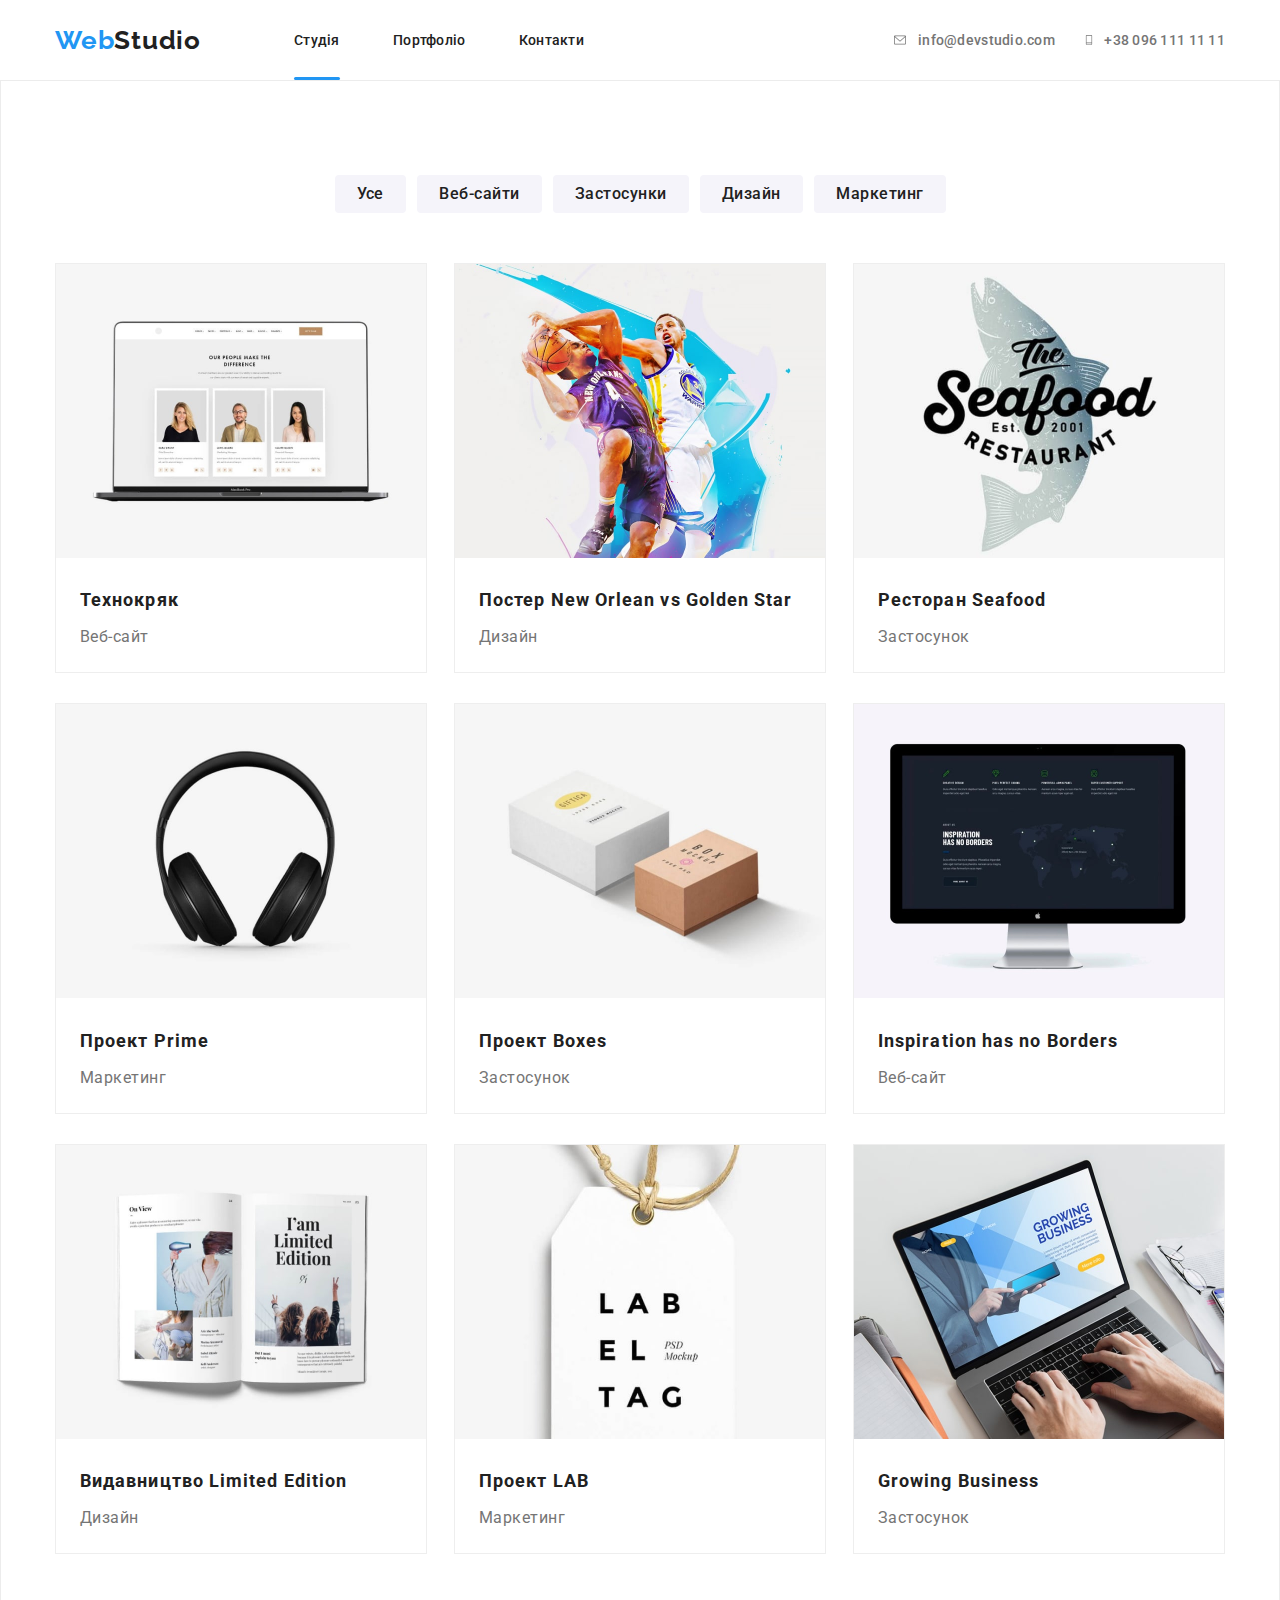
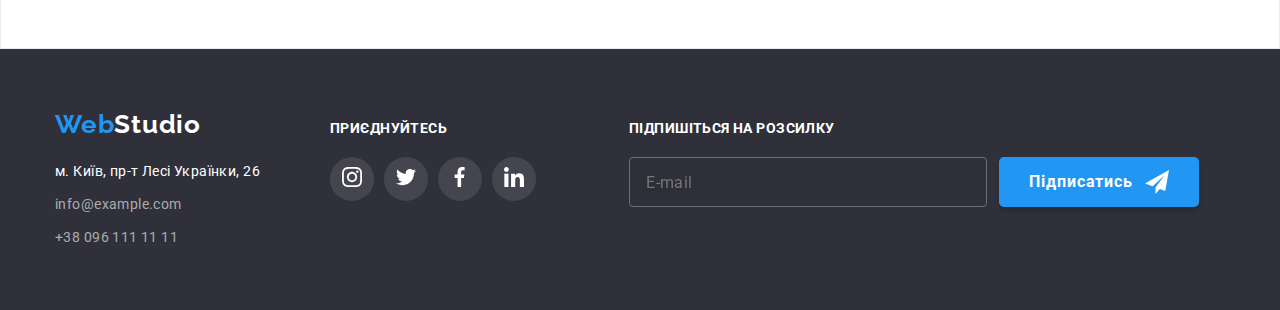
==== portfolio.html @ 6cf21756 "Add files via upload" ====
<!DOCTYPE html>
<html lang="en">

<head>
    <meta charset="UTF-8">
    <meta http-equiv="X-UA-Compatible" content="IE=edge">
    <meta name="viewport" content="width=device-width, initial-scale=1.0">
    <link rel="preconnect" href="https://fonts.googleapis.com">
    <link rel="preconnect" href="https://fonts.gstatic.com" crossorigin>
    <link
        href="https://fonts.googleapis.com/css2?family=Raleway:wght@700&family=Roboto:wght@400;500;700;900&display=swap"
        rel="stylesheet">
    <link rel="stylesheet" href="https://cdnjs.cloudflare.com/ajax/libs/modern-normalize/1.1.0/modern-normalize.min.css">
    <link rel="stylesheet" href="./styles/reset.css">
    <link rel="stylesheet" href="./styles/base.css">
    <link rel="stylesheet" href="./styles/portfolio.css">
    <title>Portfolio</title>
</head>

<body>

    <header class="header-section">
        <div class="header-container container">
            <a href="./index.html" class="header-logo">Web<span class="logo-black">Studio</span></a>
            <nav class="header-nav">
                <ul class="header-list">
                    <li class="header-item">
                        <a href="./index.html" class="header-link header-overlay">Студія</a>
                    </li>
                    <li class="header-item">
                        <a href="./portfolio.html" class="header-link">Портфоліо</a>
                    </li>
                    <li class="header-item">
                        <a href="#" class="header-link">Контакти</a>
                    </li>
                </ul>
            </nav>
            <ul class="header-contacts">
                <a href="mailto:info@devstudio.com" class="header-link header-contact">
                    <svg width="16" height="12" class="header-svg">
                        <use href="./img/symbol-defs.svg#icon-post">
                            
                        </use>
                    </svg>
                    info@devstudio.com
                </a>
                <a href="tel:+380961111111" class="header-link header-contact">
                    <svg width="10" height="16" class="header-svg">
                        <use href="./img/symbol-defs.svg#icon-phone">
                            
                        </use>
                    </svg>
                    +38 096 111 11 11
                </a>
            </ul>
        </div>
    </header>


    <main class="main-section">

        <section class="portfolio-section">
            <div class="container">
                <ul class='filter-list'>
                    <li class="filter-item">
                        <button type="button" class="filter-button">
                            Усе
                        </button>
                    </li>
                    <li class="filter-item">
                        <button type="button" class="filter-button">
                            Веб-сайти
                        </button>
                    </li>
                    <li class="filter-item">
                        <button type="button" class="filter-button">
                            Застосунки
                        </button>
                    </li>
                    <li class="filter-item">
                        <button type="button" class="filter-button">
                            Дизайн
                        </button>
                    </li>
                    <li class="filter-item">
                        <button type="button" class="filter-button">
                            Маркетинг
                        </button>
                    </li>
                </ul>
                <ul class='project-list'>
                    <li class="project-item">
                        <img src="./img/portfolio/ноутбук.jpg" alt="ноутбук" width="370" class="project-img">
                        <p class="project-overlay">
                            Технокрик це сучасний майданчик поширення коронавірусу. Компанії використовують цю платформу для цифрового шпигунства та атак на захищені сервери конкурентів.
                        </p>
                        <div class="project-text">
                            <h2 class="project-name">Технокряк</h2>
                            <p class="project-category">Веб-сайт</p>
                        </div>
                    </li>
                    <li class="project-item">
                        <img src="./img/portfolio/баскетболісти.jpg" alt="баскетболісти " width="370" class="project-img">
                        <p class="project-overlay">
                            Технокрик це сучасний майданчик поширення коронавірусу. Компанії використовують цю платформу для цифрового шпигунства та атак на захищені сервери конкурентів.
                        </p>
                        <div class="project-text">
                            <h2 class="project-name">Постер New Orlean vs Golden Star</h2>
                            <p class="project-category">Дизайн</p>
                        </div>
                    </li>
                    <li class="project-item">
                        <img src="./img/portfolio/назва-ресторану.jpg" alt="ресторан" width="370" class="project-img">
                        <p class="project-overlay">
                            Технокрик це сучасний майданчик поширення коронавірусу. Компанії використовують цю платформу для цифрового шпигунства та атак на захищені сервери конкурентів.
                        </p>
                        <div class="project-text">
                            <h2 class="project-name">Ресторан Seafood</h2>
                            <p class="project-category">Застосунок</p>
                        </div>
                    </li>
                    <li class="project-item">
                        <img src="./img/portfolio/навушники.jpg" alt="навушники" width="370" class="project-img">
                        <p class="project-overlay">
                            Технокрик це сучасний майданчик поширення коронавірусу. Компанії використовують цю платформу для цифрового шпигунства та атак на захищені сервери конкурентів.
                        </p>
                        <div class="project-text">
                            <h2 class="project-name">Проект Prime</h2>
                            <p class="project-category">Маркетинг</p>
                        </div>
                    </li>
                    <li class="project-item">
                        <img src="./img/portfolio/коробки.jpg" alt="коробки" width="370" class="project-img">
                        <p class="project-overlay">
                            Технокрик це сучасний майданчик поширення коронавірусу. Компанії використовують цю платформу для цифрового шпигунства та атак на захищені сервери конкурентів.
                        </p>
                        <div class="project-text">
                            <h2 class="project-name">Проект Boxes</h2>
                            <p class="project-category">Застосунок</p>
                        </div>
                    </li>
                    <li class="project-item">
                        <img src="./img/portfolio/комп'ютер.jpg" alt="комп'ютер" width="370" class="project-img">
                        <p class="project-overlay">
                            Технокрик це сучасний майданчик поширення коронавірусу. Компанії використовують цю платформу для цифрового шпигунства та атак на захищені сервери конкурентів.
                        </p>
                        <div class="project-text">
                            <h2 class="project-name">Inspiration has no Borders</h2>
                            <p class="project-category">Веб-сайт</p>
                        </div>
                    </li>
                    <li class="project-item">
                        <img src="./img/portfolio/книга.jpg" alt="книга" width="370" class="project-img">
                        <p class="project-overlay">
                            Технокрик це сучасний майданчик поширення коронавірусу. Компанії використовують цю платформу для цифрового шпигунства та атак на захищені сервери конкурентів.
                        </p>
                        <div class="project-text">
                            <h2 class="project-name">Видавництво Limited Edition</h2>
                            <p class="project-category">Дизайн</p>
                        </div>
                    </li>
                    <li class="project-item">
                        <img src="./img/portfolio/бірка.jpg" alt="бірка" width="370" class="project-img">
                        <p class="project-overlay">
                            Технокрик це сучасний майданчик поширення коронавірусу. Компанії використовують цю платформу для цифрового шпигунства та атак на захищені сервери конкурентів.
                        </p>
                        <div class="project-text">
                            <h2 class="project-name">Проект LAB</h2>
                            <p class="project-category">Маркетинг</p>
                        </div>
                    </li>
                    <li class="project-item">
                        <img src="./img/portfolio/ноутбук-2.jpg" alt="ноутбук-2" width="370" class="project-img">
                        <p class="project-overlay">
                            Технокрик це сучасний майданчик поширення коронавірусу. Компанії використовують цю платформу для цифрового шпигунства та атак на захищені сервери конкурентів.
                        </p>
                        <div class="project-text">
                            <h2 class="project-name">Growing Business</h2>
                            <p class="project-category">Застосунок</p>
                        </div>
                    </li>
                </ul>
            </div>
        </section>
    </main>

<footer class="footer-section">
        <div class="footer-container">
            <div class="footer-column1">
                <a href="./index.html" class="footer-logo">Web<span class="logo-white">Studio</span></a>
                <ul class="footer-list">
                    <li class="footer-item">
                        <address class="footer-adress">м. Київ, пр-т Лесі Українки, 26</address>
                    </li>
                    <li class="footer-item">
                        <a href="mailto:info@example.com" class="header-link header-contact footer-contact">info@example.com</a>
                    </li>
                    <li class="footer-item">
                        <a href="tel:+380961111111" class="header-link header-contact footer-contact">+38 096 111 11 11</a>
                    </li>
                </ul>
            </div>
            <div class="footer-column">
                <h2 class="footer-title">Приєднуйтесь</h2>
                <ul class="footer-socials">
                    <li class="footer-soc">
                        <a href="./" class="footer-link">
                            <svg width="20" height="20" class="footer-svg">
                                <use href="./img/symbol-defs.svg#icon-instagram">
                            </svg>
                        </a>
                    </li>
                    <li class="footer-soc">
                        <a href="./" class="footer-link">
                            <svg width="20" height="20" class="footer-svg">
                                <use href="./img/symbol-defs.svg#icon-twitter">
                            </svg>
                        </a>
                    </li>
                    <li class="footer-soc">
                        <a href="./" class="footer-link">
                            <svg width="20" height="20" class="footer-svg">
                                <use href="./img/symbol-defs.svg#icon-facebook">
                            </svg>
                        </a>
                    </li>
                    <li class="footer-soc">
                        <a href="./" class="footer-link">
                            <svg width="20" height="20" class="footer-svg">
                                <use href="./img/symbol-defs.svg#icon-linkedin">
                            </svg>
                        </a>
                    </li>
                </ul>
            </div>
            <div class="footer-column2">
                <h2 class="footer-title">ПІДПИШІТЬСЯ НА РОЗСИЛКУ</h2>
                <form class="footer-form">
                    <input type="email" class="footer-field" placeholder="E-mail" required>
                    <button class="footer-but">
                        Підписатись
                        <svg class="footer-send" width="24" height="24">
                            <use href="./img/symbol-defs.svg#icon-icon-send"></use>
                        </svg>
                    </button>
                </form>
            </div>
        </div>
    </footer>
</body>

</html>
---- styles/base.css ----
/* body */

body{
    font-family: 'Roboto';
}

/* header */


.header-section{
    height: 80px;
}
.header-container{
    display: flex;
    align-items: center;
    height: inherit;
}

.header-nav{
    height: inherit;
}

.header-list{
    display: flex;
    justify-content: space-between;
    width: 290px;
    margin-left: 93px;
    height: inherit;
}
.header-contacts{
    display: flex;
    justify-content: space-between;
    width: 333px;
    margin-left: auto;
}

.header-logo, .footer-logo{
    font-family: 'Raleway';
    font-weight: 700;
    font-size: 26px;
    line-height: 1.19;
    letter-spacing: 0.03em;
    color: #2196F3;
    text-decoration: none;
}

.header-link{
    font-weight: 500;
    font-size: 14px;
    line-height: 1.17;
    letter-spacing: 0.02em;
    color: #212121;
    text-decoration: none;
    align-items: center;
    display: flex;
    transition: cubic-bezier(.77,.22,.1,.96) 0.2s;
    position: relative;
    height: 100%;
}

.header-link:hover{
    color: #2196F3;
}

.header-link:hover{
    color: #2196F3;
}

.header-overlay::after{
    content: '';
    display: block;
    width: 100%;
    height: 3px;
    position: absolute;
    top: 96%;
    background-color: #2196F3;
    border-radius: 5px;
}

.header-link:hover>svg{
    fill: #2196F3;
}

.header-svg{
    fill: #757575;
    margin-right: 10px;
}

.logo-black{
    color: #212121;
}
.logo-white{
    color: #FFFFFF;
}
.header-contact{
    color: #757575;
}

/* footer */

.footer-section{
    padding: 60px 0;
    background-color: #2F303A;
}

.footer-container{
    width: 1200px;
    padding: 0 15px;
    margin: 0 auto;
    display: flex;
}

.footer-list{
    margin-top: 20px;
}
.footer-item{
    margin-top: 9px;
}
.footer-item:first-child{
    margin-top: 0px;
}
.footer-adress{
    font-weight: 400;
    font-size: 14px;
    line-height: 1.71;    
    font-style: normal;
    letter-spacing: 0.03em;
    color: #FFFFFF;
}
.footer-contact{
    font-weight: 400;
    line-height: 1.71;
    letter-spacing: 0.03em;
    color: rgba(255, 255, 255, 0.6);
}

.footer-column{
    margin-left: 70px;
    padding-top: 12px;
}
.footer-title{
    font-family: 'Roboto';
    font-weight: 700;
    font-size: 14px;
    line-height: 1.14;
    letter-spacing: 0.03em;
    text-transform: uppercase;
    color: #FFFFFF;
}
.footer-socials{
    margin-top: 20px;
    display: flex;
    width: 206px;
    justify-content: space-between;
}
.footer-soc{
    width: 44px;
    border-radius: 50%;
    height: 44px;
    display: flex;
    justify-content: center;
    align-items: center;
    background: rgba(255, 255, 255, 0.1);
    transition: cubic-bezier(.77,.22,.1,.96) 0.2s;
}
.footer-svg{
    fill: #FFF;
    transition: cubic-bezier(.77,.22,.1,.96) 0.2s;
}
.footer-soc:hover{
    background: #2196F3;
}



.footer-svg{
    fill: #FFF;
    transition: 0.2s;
}
.footer-soc:hover{
    border-radius: 50%;
    background: #2196F3;
    transition: 0.2s;
}

.footer-column2{
    margin-left: 93px;
    padding-top: 12px;
}
.footer-form{
    display: flex;
    justify-content: space-between;
    width: 570px;
    margin-top: 20px;
}
.footer-but{
    display: flex;
    align-items: center;
    justify-content: center;
    width: 200px;
    height: 50px;
    background: #2196F3;
    box-shadow: 0px 4px 4px rgba(0, 0, 0, 0.15);
    border-radius: 5px;
    border: 0;
    font-family: 'Roboto';
    font-weight: 700;
    font-size: 16px;
    line-height: 1.88;
    display: flex;
    align-items: center;
    text-align: center;
    letter-spacing: 0.06em;
    color: #FFFFFF;
}
.footer-field{
    width: 358px;
    height: 50px;
    border: 1px solid rgba(255, 255, 255, 0.3);
    filter: drop-shadow(0px 4px 4px rgba(0, 0, 0, 0.15));
    border-radius: 4px;
    background-color: transparent;
    font-family: 'Roboto';
    font-weight: 400;
    font-size: 16px;
    line-height: 1.25;
    padding: 15px 16px;
    letter-spacing: 0.03em;
    color: rgba(255, 255, 255, 0.6);
    transition: ease 0.2s;
}
.footer-field:hover{
    border-color: #2196F3;
}
.footer-send{
    fill: #fff;
    margin-left: 12px;
}

.container{
    width: 1200px;
    padding: 0 15px;
    margin: 0 auto;
}
---- styles/portfolio.css ----
.portfolio-section{
    border: 1px solid #ECECEC;
    padding: 94px 0;
}
.filter-list{
    display: flex;
    justify-content: space-between;
    margin: 0 auto;
    width: 611px;
}
.filter-button{
    font-weight: 500;
    font-size: 16px;
    line-height: 1.61;
    text-align: center;
    letter-spacing: 0.03em;
    color: #212121;
    background: #F5F4FA;
    border: 0;
    border-radius: 4px;
    transition: 0.2s;
    padding: 6px 22px;
}
.filter-button:hover{
    color: #fff;
    background: #2196F3;
    box-shadow: 0px 3px 1px rgba(0, 0, 0, 0.1), 0px 1px 2px rgba(0, 0, 0, 0.08), 0px 2px 2px rgba(0, 0, 0, 0.12);
    transition: 0.2s;
}

.project-list{
    display: flex;
    flex-wrap: wrap;
    justify-content: space-between;
    margin-top: 50px;
    align-items: center;
}
.project-item{
    border: 1px solid #EEEEEE;
    padding-bottom: 20px;
    margin-top: 0;
    position: relative;
}
.project-item:nth-child(n+4){
    margin-top: 30px;
}
.project-text{
    margin-top: 20px;
    padding: 0 24px;
}
.project-name{
    font-weight: 700;
    font-size: 18px;
    line-height: 2;
    letter-spacing: 0.06em;
    color: #212121;
}
.project-category{
    font-weight: 400;
    font-size: 16px;
    line-height: 1.88;
    letter-spacing: 0.03em;
    color: #757575;
    margin-top: 4px;
}

.project-overlay{
    position: absolute;
    background: rgba(33, 150, 243, 0.9);
    width: 370px;
    height: 294px;
    font-family: 'Roboto';
    font-weight: 400;
    font-size: 18px;
    line-height: 1.56;
    letter-spacing: 0.03em;
    color: #FFFFFF;
    top: 0;
    padding: 63px 24px;
    opacity: 0;
    transition: cubic-bezier(.11,.2,.55,1.27) 0.2s;
}

.project-item:hover>.project-overlay{
    opacity: 1;
}

.project-item:hover{
    box-shadow: 0px 1px 1px rgba(0, 0, 0, 0.12), 0px 4px 4px rgba(0, 0, 0, 0.06), 1px 4px 6px rgba(0, 0, 0, 0.16);
}
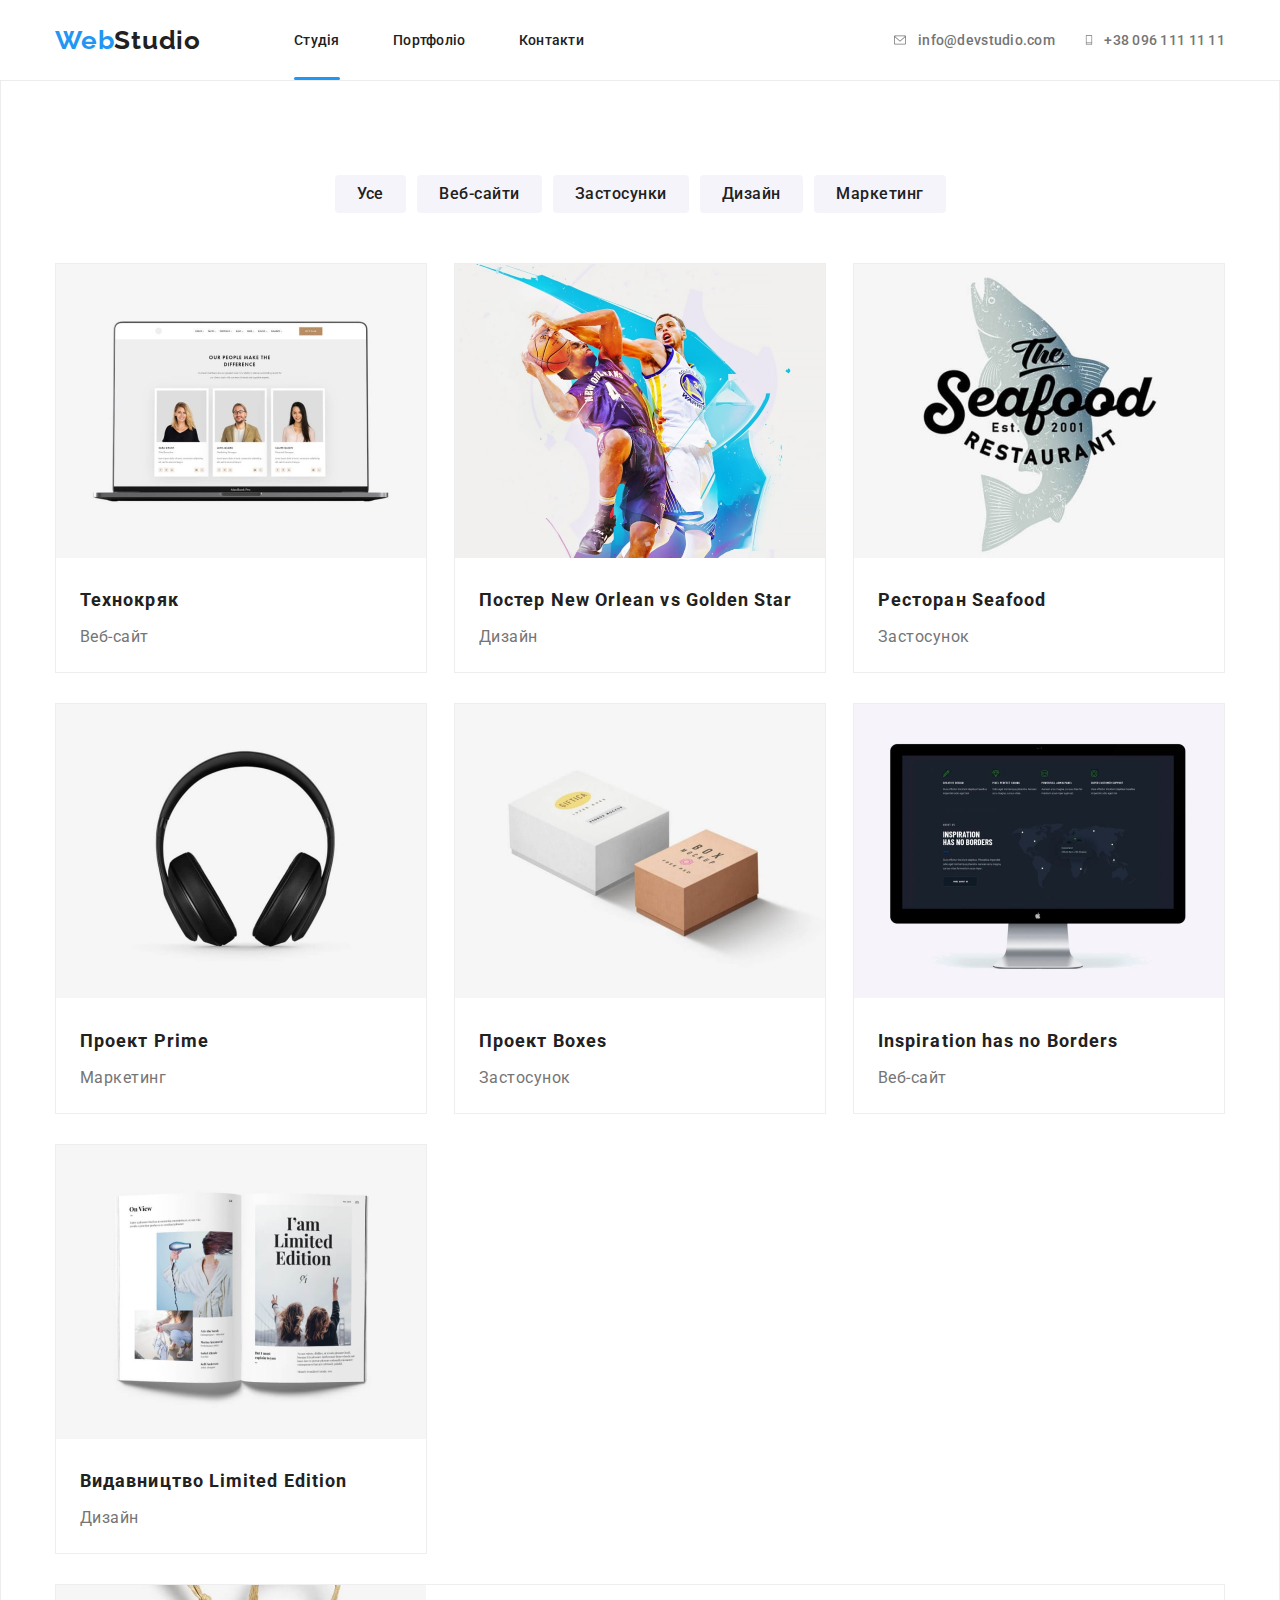
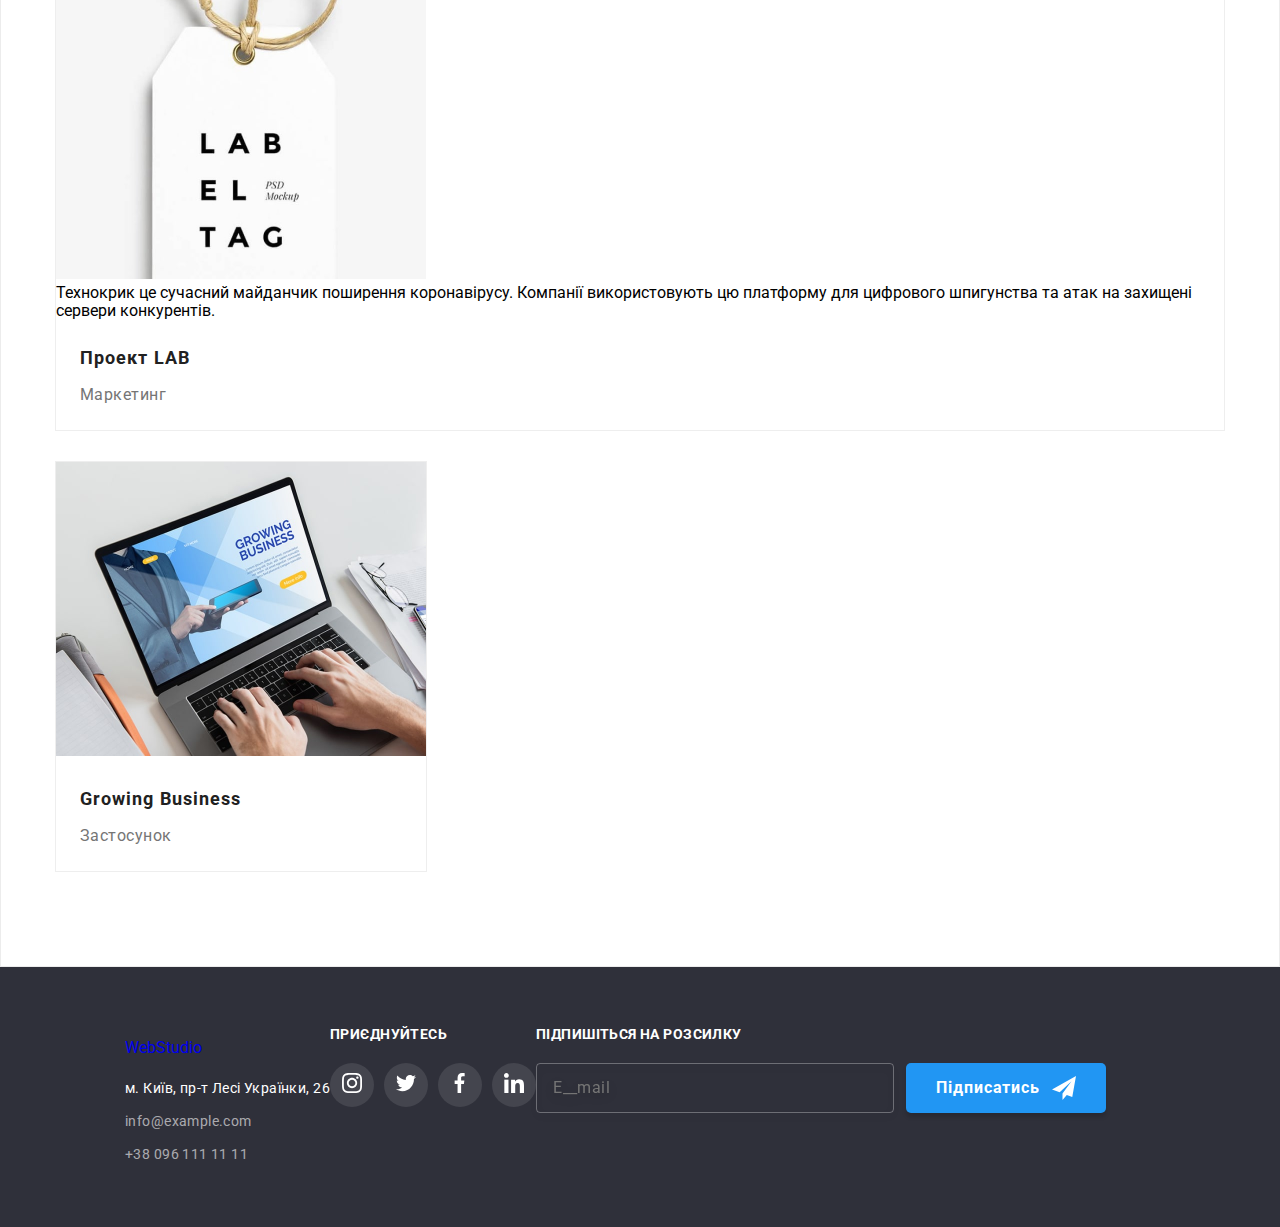
==== commit e4519199: "Add files via upload" ====
--- a/portfolio.html
+++ b/portfolio.html
@@ -19,33 +19,33 @@
 
 <body>
 
-    <header class="header-section">
-        <div class="header-container container">
-            <a href="./index.html" class="header-logo">Web<span class="logo-black">Studio</span></a>
-            <nav class="header-nav">
-                <ul class="header-list">
-                    <li class="header-item">
-                        <a href="./index.html" class="header-link header-overlay">Студія</a>
-                    </li>
-                    <li class="header-item">
-                        <a href="./portfolio.html" class="header-link">Портфоліо</a>
-                    </li>
-                    <li class="header-item">
-                        <a href="#" class="header-link">Контакти</a>
+    <header class="header">
+        <div class="header__header-container container">
+            <a href="./index.html" class="header__logo">Web<span class="header__logo-black">Studio</span></a>
+            <nav class="header__nav">
+                <ul class="header__list">
+                    <li class="header__item">
+                        <a href="./index.html" class="header__link header__overlay">Студія</a>
+                    </li>
+                    <li class="header__item">
+                        <a href="./portfolio.html" class="header__link">Портфоліо</a>
+                    </li>
+                    <li class="header__item">
+                        <a href="#" class="header__link">Контакти</a>
                     </li>
                 </ul>
             </nav>
-            <ul class="header-contacts">
-                <a href="mailto:info@devstudio.com" class="header-link header-contact">
-                    <svg width="16" height="12" class="header-svg">
+            <ul class="contacts">
+                <a href="mailto:info@devstudio.com" class="contacts__link contacts__contact">
+                    <svg width="16" height="12" class="contacts__svg">
                         <use href="./img/symbol-defs.svg#icon-post">
                             
                         </use>
                     </svg>
                     info@devstudio.com
                 </a>
-                <a href="tel:+380961111111" class="header-link header-contact">
-                    <svg width="10" height="16" class="header-svg">
+                <a href="tel:+380961111111" class="contacts__link contacts__contact">
+                    <svg width="10" height="16" class="contacts__svg">
                         <use href="./img/symbol-defs.svg#icon-phone">
                             
                         </use>
@@ -57,126 +57,135 @@
     </header>
 
 
-    <main class="main-section">
-
-        <section class="portfolio-section">
+    <main class="main">
+
+        <section class="portfolio">
             <div class="container">
-                <ul class='filter-list'>
-                    <li class="filter-item">
-                        <button type="button" class="filter-button">
+                <ul class='portfolio__filter-list'>
+                    <li class="portfolio__filter-item">
+                        <button type="button" class="portfolio__filter-button">
                             Усе
                         </button>
                     </li>
-                    <li class="filter-item">
-                        <button type="button" class="filter-button">
+                    <li class="portfolio__filter-item">
+                        <button type="button" class="portfolio__filter-button">
                             Веб-сайти
                         </button>
                     </li>
-                    <li class="filter-item">
-                        <button type="button" class="filter-button">
+                    <li class="portfolio__filter-item">
+                        <button type="button" class="portfolio__filter-button">
                             Застосунки
                         </button>
                     </li>
-                    <li class="filter-item">
-                        <button type="button" class="filter-button">
+                    <li class="portfolio__filter-item">
+                        <button type="button" class="portfolio__filter-button">
                             Дизайн
                         </button>
                     </li>
-                    <li class="filter-item">
-                        <button type="button" class="filter-button">
+                    <li class="portfolio__filter-item">
+                        <button type="button" class="portfolio__filter-button">
                             Маркетинг
                         </button>
                     </li>
                 </ul>
-                <ul class='project-list'>
-                    <li class="project-item">
-                        <img src="./img/portfolio/ноутбук.jpg" alt="ноутбук" width="370" class="project-img">
+                <ul class="project">
+                    <li class="project__item">
+                        <img src="./img/portfolio/ноутбук.jpg" alt="ноутбук" 
+                        width="370" class="project__img">
+                        <p class="project__overlay">
+                            Технокрик це сучасний майданчик поширення коронавірусу. Компанії використовують цю платформу для цифрового шпигунства та атак на захищені сервери конкурентів.
+                        </p>
+                        <div class="project__text">
+                            <h2 class="project__name">Технокряк</h2>
+                            <p class="project__category">Веб-сайт</p>
+                        </div>
+                    </li>
+                    <li class="project__item">
+                        <img src="./img/portfolio/баскетболісти.jpg" alt="баскетболісти "
+                         width="370" class="project__img">
+                        <p class="project__overlay">
+                            Технокрик це сучасний майданчик поширення коронавірусу. Компанії використовують цю платформу для цифрового шпигунства та атак на захищені сервери конкурентів.
+                        </p>
+                        <div class="project__text">
+                            <h2 class="project__name">Постер New Orlean vs Golden Star</h2>
+                            <p class="project__category">Дизайн</p>
+                        </div>
+                    </li>
+                    <li class="project__item">
+                        <img src="./img/portfolio/назва-ресторану.jpg" alt="ресторан"
+                         width="370" class="project__img">
+                        <p class="project__overlay">
+                            Технокрик це сучасний майданчик поширення коронавірусу. Компанії використовують цю платформу для цифрового шпигунства та атак на захищені сервери конкурентів.
+                        </p>
+                        <div class="project__text">
+                            <h2 class="project__name">Ресторан Seafood</h2>
+                            <p class="project__category">Застосунок</p>
+                        </div>
+                    </li>
+                    <li class="project__item">
+                        <img src="./img/portfolio/навушники.jpg" alt="навушники"
+                         width="370" class="project__img">
+                        <p class="project__overlay">
+                            Технокрик це сучасний майданчик поширення коронавірусу. Компанії використовують цю платформу для цифрового шпигунства та атак на захищені сервери конкурентів.
+                        </p>
+                        <div class="project__text">
+                            <h2 class="project__name">Проект Prime</h2>
+                            <p class="project__category">Маркетинг</p>
+                        </div>
+                    </li>
+                    <li class="project__item">
+                        <img src="./img/portfolio/коробки.jpg" alt="коробки" 
+                        width="370" class="project__img">
+                        <p class="project__overlay">
+                            Технокрик це сучасний майданчик поширення коронавірусу. Компанії використовують цю платформу для цифрового шпигунства та атак на захищені сервери конкурентів.
+                        </p>
+                        <div class="project__text">
+                            <h2 class="project__name">Проект Boxes</h2>
+                            <p class="project__category">Застосунок</p>
+                        </div>
+                    </li>
+                    <li class="project__item">
+                        <img src="./img/portfolio/комп'ютер.jpg" alt="комп'ютер" 
+                        width="370" class="project__img">
+                        <p class="project__overlay">
+                            Технокрик це сучасний майданчик поширення коронавірусу. Компанії використовують цю платформу для цифрового шпигунства та атак на захищені сервери конкурентів.
+                        </p>
+                        <div class="project__text">
+                            <h2 class="project__name">Inspiration has no Borders</h2>
+                            <p class="project__category">Веб-сайт</p>
+                        </div>
+                    </li>
+                    <li class="project__item">
+                        <img src="./img/portfolio/книга.jpg" alt="книга"
+                         width="370" class="project-_img">
+                        <p class="project__overlay">
+                            Технокрик це сучасний майданчик поширення коронавірусу. Компанії використовують цю платформу для цифрового шпигунства та атак на захищені сервери конкурентів.
+                        </p>
+                        <div class="project__text">
+                            <h2 class="project__name">Видавництво Limited Edition</h2>
+                            <p class="project__category">Дизайн</p>
+                        </div>
+                    </li>
+                    <li class="project__item">
+                        <img src="./img/portfolio/бірка.jpg" alt="бірка"
+                         width="370" class="project__img">
                         <p class="project-overlay">
                             Технокрик це сучасний майданчик поширення коронавірусу. Компанії використовують цю платформу для цифрового шпигунства та атак на захищені сервери конкурентів.
                         </p>
-                        <div class="project-text">
-                            <h2 class="project-name">Технокряк</h2>
-                            <p class="project-category">Веб-сайт</p>
-                        </div>
-                    </li>
-                    <li class="project-item">
-                        <img src="./img/portfolio/баскетболісти.jpg" alt="баскетболісти " width="370" class="project-img">
-                        <p class="project-overlay">
-                            Технокрик це сучасний майданчик поширення коронавірусу. Компанії використовують цю платформу для цифрового шпигунства та атак на захищені сервери конкурентів.
-                        </p>
-                        <div class="project-text">
-                            <h2 class="project-name">Постер New Orlean vs Golden Star</h2>
-                            <p class="project-category">Дизайн</p>
-                        </div>
-                    </li>
-                    <li class="project-item">
-                        <img src="./img/portfolio/назва-ресторану.jpg" alt="ресторан" width="370" class="project-img">
-                        <p class="project-overlay">
-                            Технокрик це сучасний майданчик поширення коронавірусу. Компанії використовують цю платформу для цифрового шпигунства та атак на захищені сервери конкурентів.
-                        </p>
-                        <div class="project-text">
-                            <h2 class="project-name">Ресторан Seafood</h2>
-                            <p class="project-category">Застосунок</p>
-                        </div>
-                    </li>
-                    <li class="project-item">
-                        <img src="./img/portfolio/навушники.jpg" alt="навушники" width="370" class="project-img">
-                        <p class="project-overlay">
-                            Технокрик це сучасний майданчик поширення коронавірусу. Компанії використовують цю платформу для цифрового шпигунства та атак на захищені сервери конкурентів.
-                        </p>
-                        <div class="project-text">
-                            <h2 class="project-name">Проект Prime</h2>
-                            <p class="project-category">Маркетинг</p>
-                        </div>
-                    </li>
-                    <li class="project-item">
-                        <img src="./img/portfolio/коробки.jpg" alt="коробки" width="370" class="project-img">
-                        <p class="project-overlay">
-                            Технокрик це сучасний майданчик поширення коронавірусу. Компанії використовують цю платформу для цифрового шпигунства та атак на захищені сервери конкурентів.
-                        </p>
-                        <div class="project-text">
-                            <h2 class="project-name">Проект Boxes</h2>
-                            <p class="project-category">Застосунок</p>
-                        </div>
-                    </li>
-                    <li class="project-item">
-                        <img src="./img/portfolio/комп'ютер.jpg" alt="комп'ютер" width="370" class="project-img">
-                        <p class="project-overlay">
-                            Технокрик це сучасний майданчик поширення коронавірусу. Компанії використовують цю платформу для цифрового шпигунства та атак на захищені сервери конкурентів.
-                        </p>
-                        <div class="project-text">
-                            <h2 class="project-name">Inspiration has no Borders</h2>
-                            <p class="project-category">Веб-сайт</p>
-                        </div>
-                    </li>
-                    <li class="project-item">
-                        <img src="./img/portfolio/книга.jpg" alt="книга" width="370" class="project-img">
-                        <p class="project-overlay">
-                            Технокрик це сучасний майданчик поширення коронавірусу. Компанії використовують цю платформу для цифрового шпигунства та атак на захищені сервери конкурентів.
-                        </p>
-                        <div class="project-text">
-                            <h2 class="project-name">Видавництво Limited Edition</h2>
-                            <p class="project-category">Дизайн</p>
-                        </div>
-                    </li>
-                    <li class="project-item">
-                        <img src="./img/portfolio/бірка.jpg" alt="бірка" width="370" class="project-img">
-                        <p class="project-overlay">
-                            Технокрик це сучасний майданчик поширення коронавірусу. Компанії використовують цю платформу для цифрового шпигунства та атак на захищені сервери конкурентів.
-                        </p>
-                        <div class="project-text">
-                            <h2 class="project-name">Проект LAB</h2>
-                            <p class="project-category">Маркетинг</p>
-                        </div>
-                    </li>
-                    <li class="project-item">
-                        <img src="./img/portfolio/ноутбук-2.jpg" alt="ноутбук-2" width="370" class="project-img">
-                        <p class="project-overlay">
-                            Технокрик це сучасний майданчик поширення коронавірусу. Компанії використовують цю платформу для цифрового шпигунства та атак на захищені сервери конкурентів.
-                        </p>
-                        <div class="project-text">
-                            <h2 class="project-name">Growing Business</h2>
-                            <p class="project-category">Застосунок</p>
+                        <div class="project__text">
+                            <h2 class="project__name">Проект LAB</h2>
+                            <p class="project__category">Маркетинг</p>
+                        </div>
+                    </li>
+                    <li class="project__item">
+                        <img src="./img/portfolio/ноутбук-2.jpg" alt="ноутбук-2"
+                         width="370" class="project__img">
+                        <p class="project__overlay">
+                            Технокрик це сучасний майданчик поширення коронавірусу. Компанії використовують цю платформу для цифрового шпигунства та атак на захищені сервери конкурентів.
+                        </p>
+                        <div class="project__text">
+                            <h2 class="project__name">Growing Business</h2>
+                            <p class="project__category">Застосунок</p>
                         </div>
                     </li>
                 </ul>
@@ -184,62 +193,62 @@
         </section>
     </main>
 
-<footer class="footer-section">
-        <div class="footer-container">
-            <div class="footer-column1">
-                <a href="./index.html" class="footer-logo">Web<span class="logo-white">Studio</span></a>
-                <ul class="footer-list">
-                    <li class="footer-item">
-                        <address class="footer-adress">м. Київ, пр-т Лесі Українки, 26</address>
-                    </li>
-                    <li class="footer-item">
-                        <a href="mailto:info@example.com" class="header-link header-contact footer-contact">info@example.com</a>
-                    </li>
-                    <li class="footer-item">
-                        <a href="tel:+380961111111" class="header-link header-contact footer-contact">+38 096 111 11 11</a>
-                    </li>
-                </ul>
-            </div>
-            <div class="footer-column">
-                <h2 class="footer-title">Приєднуйтесь</h2>
-                <ul class="footer-socials">
-                    <li class="footer-soc">
-                        <a href="./" class="footer-link">
-                            <svg width="20" height="20" class="footer-svg">
+<footer class="footer">
+        <div class="footer__container">
+            <div class="footer__column1">
+                <a href="./index.html" class="footer__logo">Web<span class="logo__white">Studio</span></a>
+                <ul class="footer__list">
+                    <li class="footer__item">
+                        <address class="footer__adress">м. Київ, пр-т Лесі Українки, 26</address>
+                    </li>
+                    <li class="footer__item">
+                        <a href="mailto:info@example.com" class="header__link header__contact footer__contact">info@example.com</a>
+                    </li>
+                    <li class="footer__item">
+                        <a href="tel:+380961111111" class="header__link header__contact footer__contact">+38 096 111 11 11</a>
+                    </li>
+                </ul>
+            </div>
+            <div class="footer__column">
+                <h2 class="footer__title">Приєднуйтесь</h2>
+                <ul class="footer__socials">
+                    <li class="footer__soc">
+                        <a href="./" class="footer__link">
+                            <svg width="20" height="20" class="footer__svg">
                                 <use href="./img/symbol-defs.svg#icon-instagram">
                             </svg>
                         </a>
                     </li>
-                    <li class="footer-soc">
-                        <a href="./" class="footer-link">
-                            <svg width="20" height="20" class="footer-svg">
+                    <li class="footer__soc">
+                        <a href="./" class="footer__link">
+                            <svg width="20" height="20" class="footer__svg">
                                 <use href="./img/symbol-defs.svg#icon-twitter">
                             </svg>
                         </a>
                     </li>
-                    <li class="footer-soc">
-                        <a href="./" class="footer-link">
-                            <svg width="20" height="20" class="footer-svg">
+                    <li class="footer__soc">
+                        <a href="./" class="footer__link">
+                            <svg width="20" height="20" class="footer__svg">
                                 <use href="./img/symbol-defs.svg#icon-facebook">
                             </svg>
                         </a>
                     </li>
-                    <li class="footer-soc">
-                        <a href="./" class="footer-link">
-                            <svg width="20" height="20" class="footer-svg">
+                    <li class="footer__soc">
+                        <a href="./" class="footer__link">
+                            <svg width="20" height="20" class="footer__svg">
                                 <use href="./img/symbol-defs.svg#icon-linkedin">
                             </svg>
                         </a>
                     </li>
                 </ul>
             </div>
-            <div class="footer-column2">
-                <h2 class="footer-title">ПІДПИШІТЬСЯ НА РОЗСИЛКУ</h2>
-                <form class="footer-form">
-                    <input type="email" class="footer-field" placeholder="E-mail" required>
-                    <button class="footer-but">
+            <div class="footer__column2">
+                <h2 class="footer__title">ПІДПИШІТЬСЯ НА РОЗСИЛКУ</h2>
+                <form class="footer__form">
+                    <input type="email" class="footer__field" placeholder="E__mail" required>
+                    <button class="footer__but">
                         Підписатись
-                        <svg class="footer-send" width="24" height="24">
+                        <svg class="footer__send" width="24" height="24">
                             <use href="./img/symbol-defs.svg#icon-icon-send"></use>
                         </svg>
                     </button>
--- a/styles/base.css
+++ b/styles/base.css
@@ -7,34 +7,34 @@
 /* header */
 
 
-.header-section{
+.header{
     height: 80px;
 }
-.header-container{
+.header__header-container{
     display: flex;
     align-items: center;
     height: inherit;
 }
 
-.header-nav{
+.header__nav{
     height: inherit;
 }
 
-.header-list{
+.header__list{
     display: flex;
     justify-content: space-between;
     width: 290px;
     margin-left: 93px;
     height: inherit;
 }
-.header-contacts{
+.contacts{
     display: flex;
     justify-content: space-between;
     width: 333px;
     margin-left: auto;
 }
 
-.header-logo, .footer-logo{
+.header__logo, .footer-logo{
     font-family: 'Raleway';
     font-weight: 700;
     font-size: 26px;
@@ -44,7 +44,7 @@
     text-decoration: none;
 }
 
-.header-link{
+.header__link{
     font-weight: 500;
     font-size: 14px;
     line-height: 1.17;
@@ -58,15 +58,31 @@
     height: 100%;
 }
 
-.header-link:hover{
+.contacts__link{
+    font-weight: 500;
+    font-size: 14px;
+    line-height: 1.17;
+    letter-spacing: 0.02em;
+    color: #757575;
+    text-decoration: none;
+    align-items: center;
+    display: flex;
+    transition: cubic-bezier(.77,.22,.1,.96) 0.2s;
+    position: relative;
+    height: 100%;
+}
+
+
+.header__link:hover{
     color: #2196F3;
 }
 
-.header-link:hover{
+
+.contacts__link:hover{
     color: #2196F3;
 }
 
-.header-overlay::after{
+.header__overlay::after{
     content: '';
     display: block;
     width: 100%;
@@ -77,49 +93,47 @@
     border-radius: 5px;
 }
 
-.header-link:hover>svg{
+.header__link:hover>svg{
     fill: #2196F3;
 }
 
-.header-svg{
+.contacts__svg{
     fill: #757575;
     margin-right: 10px;
 }
 
-.logo-black{
+.header__logo-black{
     color: #212121;
 }
-.logo-white{
-    color: #FFFFFF;
-}
-.header-contact{
+
+.contacts-contact{
     color: #757575;
 }
 
 /* footer */
 
-.footer-section{
+.footer{
     padding: 60px 0;
     background-color: #2F303A;
 }
 
-.footer-container{
+.footer__container{
     width: 1200px;
     padding: 0 15px;
     margin: 0 auto;
     display: flex;
 }
 
-.footer-list{
+.footer__list{
     margin-top: 20px;
 }
-.footer-item{
+.footer__item{
     margin-top: 9px;
 }
-.footer-item:first-child{
+.footer__item:first-child{
     margin-top: 0px;
 }
-.footer-adress{
+.footer__adress{
     font-weight: 400;
     font-size: 14px;
     line-height: 1.71;    
@@ -127,18 +141,18 @@
     letter-spacing: 0.03em;
     color: #FFFFFF;
 }
-.footer-contact{
+.footer__contact{
     font-weight: 400;
     line-height: 1.71;
     letter-spacing: 0.03em;
     color: rgba(255, 255, 255, 0.6);
 }
 
-.footer-column{
+.footer__column1{
     margin-left: 70px;
     padding-top: 12px;
 }
-.footer-title{
+.footer__title{
     font-family: 'Roboto';
     font-weight: 700;
     font-size: 14px;
@@ -147,13 +161,13 @@
     text-transform: uppercase;
     color: #FFFFFF;
 }
-.footer-socials{
+.footer__socials{
     margin-top: 20px;
     display: flex;
     width: 206px;
     justify-content: space-between;
 }
-.footer-soc{
+.footer__soc{
     width: 44px;
     border-radius: 50%;
     height: 44px;
@@ -163,11 +177,11 @@
     background: rgba(255, 255, 255, 0.1);
     transition: cubic-bezier(.77,.22,.1,.96) 0.2s;
 }
-.footer-svg{
+.footer__svg{
     fill: #FFF;
     transition: cubic-bezier(.77,.22,.1,.96) 0.2s;
 }
-.footer-soc:hover{
+.footer__soc:hover{
     background: #2196F3;
 }
 
@@ -187,13 +201,13 @@
     margin-left: 93px;
     padding-top: 12px;
 }
-.footer-form{
+.footer__form{
     display: flex;
     justify-content: space-between;
     width: 570px;
     margin-top: 20px;
 }
-.footer-but{
+.footer__but{
     display: flex;
     align-items: center;
     justify-content: center;
@@ -213,7 +227,7 @@
     letter-spacing: 0.06em;
     color: #FFFFFF;
 }
-.footer-field{
+.footer__field{
     width: 358px;
     height: 50px;
     border: 1px solid rgba(255, 255, 255, 0.3);
@@ -229,10 +243,10 @@
     color: rgba(255, 255, 255, 0.6);
     transition: ease 0.2s;
 }
-.footer-field:hover{
+.footer__field:hover{
     border-color: #2196F3;
 }
-.footer-send{
+.footer__send{
     fill: #fff;
     margin-left: 12px;
 }
--- a/styles/portfolio.css
+++ b/styles/portfolio.css
@@ -1,15 +1,15 @@
 
-.portfolio-section{
+.portfolio{
     border: 1px solid #ECECEC;
     padding: 94px 0;
 }
-.filter-list{
+.portfolio__filter-list{
     display: flex;
     justify-content: space-between;
     margin: 0 auto;
     width: 611px;
 }
-.filter-button{
+.portfolio__filter-button{
     font-weight: 500;
     font-size: 16px;
     line-height: 1.61;
@@ -22,41 +22,41 @@
     transition: 0.2s;
     padding: 6px 22px;
 }
-.filter-button:hover{
+.portfolio__filter-button:hover{
     color: #fff;
     background: #2196F3;
     box-shadow: 0px 3px 1px rgba(0, 0, 0, 0.1), 0px 1px 2px rgba(0, 0, 0, 0.08), 0px 2px 2px rgba(0, 0, 0, 0.12);
     transition: 0.2s;
 }
 
-.project-list{
+.project{
     display: flex;
     flex-wrap: wrap;
     justify-content: space-between;
     margin-top: 50px;
     align-items: center;
 }
-.project-item{
+.project__item{
     border: 1px solid #EEEEEE;
     padding-bottom: 20px;
     margin-top: 0;
     position: relative;
 }
-.project-item:nth-child(n+4){
+.project__item:nth-child(n+4){
     margin-top: 30px;
 }
-.project-text{
+.project__text{
     margin-top: 20px;
     padding: 0 24px;
 }
-.project-name{
+.project__name{
     font-weight: 700;
     font-size: 18px;
     line-height: 2;
     letter-spacing: 0.06em;
     color: #212121;
 }
-.project-category{
+.project__category{
     font-weight: 400;
     font-size: 16px;
     line-height: 1.88;
@@ -65,7 +65,7 @@
     margin-top: 4px;
 }
 
-.project-overlay{
+.project__overlay{
     position: absolute;
     background: rgba(33, 150, 243, 0.9);
     width: 370px;
@@ -82,10 +82,10 @@
     transition: cubic-bezier(.11,.2,.55,1.27) 0.2s;
 }
 
-.project-item:hover>.project-overlay{
+.project__item:hover>.project__overlay{
     opacity: 1;
 }
 
-.project-item:hover{
+.project__item:hover{
     box-shadow: 0px 1px 1px rgba(0, 0, 0, 0.12), 0px 4px 4px rgba(0, 0, 0, 0.06), 1px 4px 6px rgba(0, 0, 0, 0.16);
 }
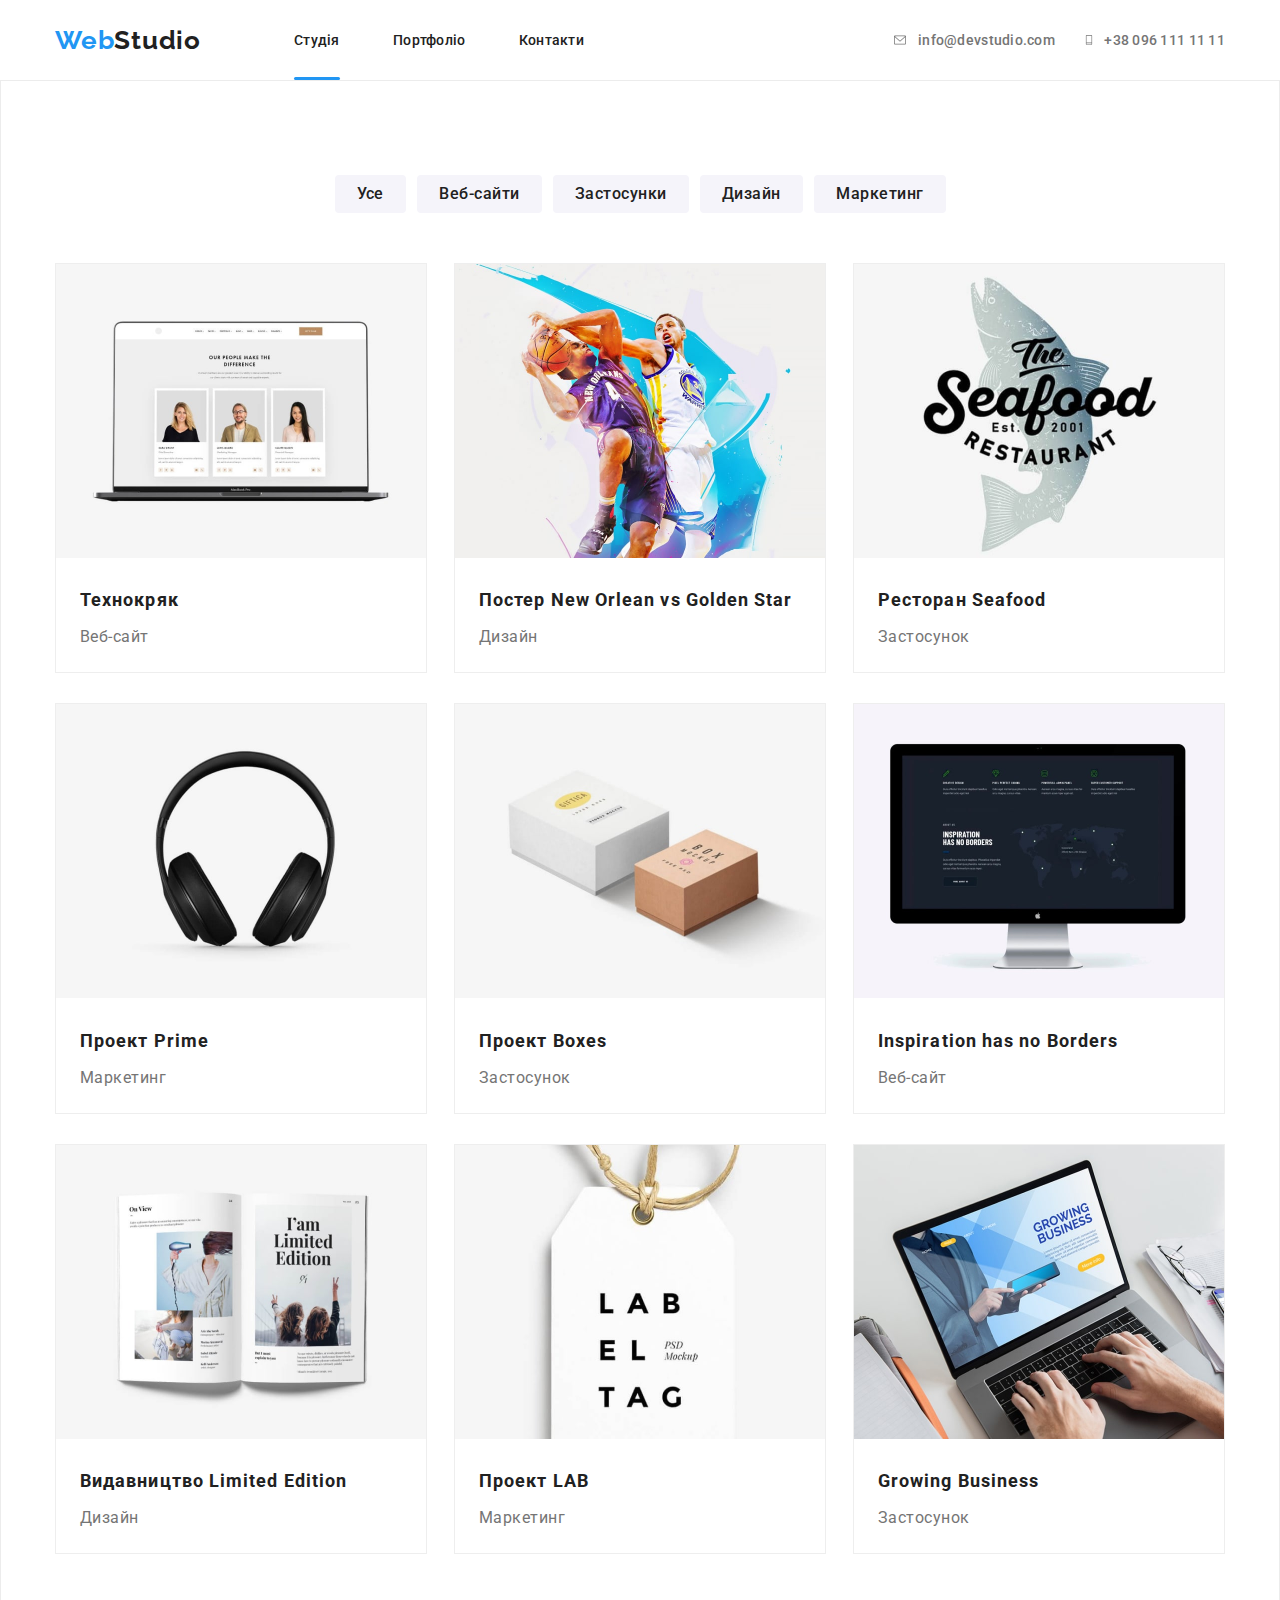
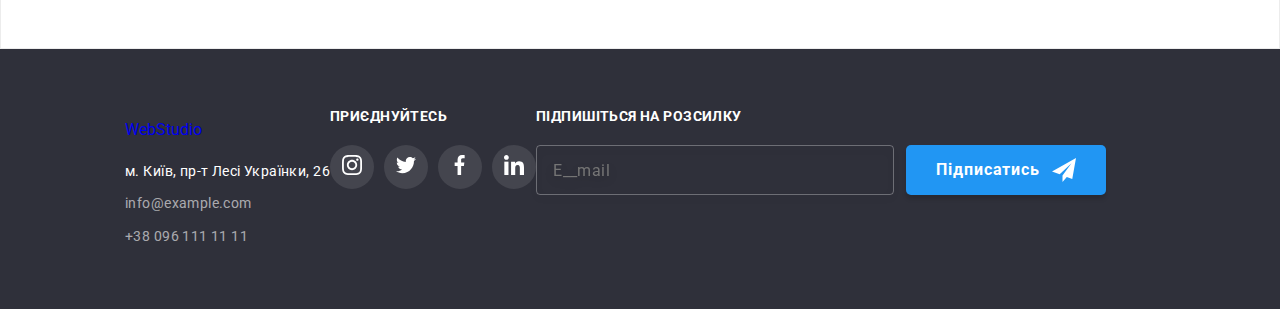
==== commit 247a9f00: "Add files via upload" ====
--- a/portfolio.html
+++ b/portfolio.html
@@ -11,9 +11,7 @@
         href="https://fonts.googleapis.com/css2?family=Raleway:wght@700&family=Roboto:wght@400;500;700;900&display=swap"
         rel="stylesheet">
     <link rel="stylesheet" href="https://cdnjs.cloudflare.com/ajax/libs/modern-normalize/1.1.0/modern-normalize.min.css">
-    <link rel="stylesheet" href="./styles/reset.css">
-    <link rel="stylesheet" href="./styles/base.css">
-    <link rel="stylesheet" href="./styles/portfolio.css">
+    <link rel="stylesheet" href="./css/portfolio.css">
     <title>Portfolio</title>
 </head>
 
@@ -155,9 +153,11 @@
                             <p class="project__category">Веб-сайт</p>
                         </div>
                     </li>
+
+                    <!-- !!!! -->
                     <li class="project__item">
                         <img src="./img/portfolio/книга.jpg" alt="книга"
-                         width="370" class="project-_img">
+                         width="370" class="project__img">
                         <p class="project__overlay">
                             Технокрик це сучасний майданчик поширення коронавірусу. Компанії використовують цю платформу для цифрового шпигунства та атак на захищені сервери конкурентів.
                         </p>
@@ -169,7 +169,7 @@
                     <li class="project__item">
                         <img src="./img/portfolio/бірка.jpg" alt="бірка"
                          width="370" class="project__img">
-                        <p class="project-overlay">
+                        <p class="project__overlay">
                             Технокрик це сучасний майданчик поширення коронавірусу. Компанії використовують цю платформу для цифрового шпигунства та атак на захищені сервери конкурентів.
                         </p>
                         <div class="project__text">
--- a/css/portfolio.css
+++ b/css/portfolio.css
@@ -0,0 +1,449 @@
+body {
+  font-family: "Roboto";
+}
+
+* {
+  margin: 0;
+  padding: 0;
+  -webkit-box-sizing: border-box;
+          box-sizing: border-box;
+}
+
+ul {
+  list-style-type: none;
+}
+
+a {
+  text-decoration: none;
+}
+
+textarea {
+  resize: none;
+}
+
+.header {
+  height: 80px;
+}
+
+.header__header-container {
+  display: -webkit-box;
+  display: -ms-flexbox;
+  display: flex;
+  -webkit-box-align: center;
+      -ms-flex-align: center;
+          align-items: center;
+  height: inherit;
+}
+
+.header__nav {
+  height: inherit;
+}
+
+.header__list {
+  display: -webkit-box;
+  display: -ms-flexbox;
+  display: flex;
+  -webkit-box-pack: justify;
+      -ms-flex-pack: justify;
+          justify-content: space-between;
+  width: 290px;
+  margin-left: 93px;
+  height: inherit;
+}
+
+.contacts {
+  display: -webkit-box;
+  display: -ms-flexbox;
+  display: flex;
+  -webkit-box-pack: justify;
+      -ms-flex-pack: justify;
+          justify-content: space-between;
+  width: 333px;
+  margin-left: auto;
+}
+
+.header__logo, .footer-logo {
+  font-family: "Raleway";
+  font-weight: 700;
+  font-size: 26px;
+  line-height: 1.19;
+  letter-spacing: 0.03em;
+  color: #2196F3;
+  text-decoration: none;
+}
+
+.header__link {
+  font-weight: 500;
+  font-size: 14px;
+  line-height: 1.17;
+  letter-spacing: 0.02em;
+  color: #212121;
+  text-decoration: none;
+  -webkit-box-align: center;
+      -ms-flex-align: center;
+          align-items: center;
+  display: -webkit-box;
+  display: -ms-flexbox;
+  display: flex;
+  -webkit-transition: cubic-bezier(0.77, 0.22, 0.1, 0.96) 0.2s;
+  transition: cubic-bezier(0.77, 0.22, 0.1, 0.96) 0.2s;
+  position: relative;
+  height: 100%;
+}
+
+.contacts__link {
+  font-weight: 500;
+  font-size: 14px;
+  line-height: 1.17;
+  letter-spacing: 0.02em;
+  color: #757575;
+  text-decoration: none;
+  -webkit-box-align: center;
+      -ms-flex-align: center;
+          align-items: center;
+  display: -webkit-box;
+  display: -ms-flexbox;
+  display: flex;
+  -webkit-transition: cubic-bezier(0.77, 0.22, 0.1, 0.96) 0.2s;
+  transition: cubic-bezier(0.77, 0.22, 0.1, 0.96) 0.2s;
+  position: relative;
+  height: 100%;
+}
+
+.header__link:hover {
+  color: #2196F3;
+}
+
+.contacts__link:hover {
+  color: #2196F3;
+}
+
+.header__overlay::after {
+  content: "";
+  display: block;
+  width: 100%;
+  height: 3px;
+  position: absolute;
+  top: 96%;
+  background-color: #2196F3;
+  border-radius: 5px;
+}
+
+.header__link:hover > svg {
+  fill: #2196F3;
+}
+
+.contacts__svg {
+  fill: #757575;
+  margin-right: 10px;
+}
+
+.header__logo-black {
+  color: #212121;
+}
+
+.contacts-contact {
+  color: #757575;
+}
+
+.portfolio {
+  border: 1px solid #ECECEC;
+  padding: 94px 0;
+}
+
+.portfolio__filter-list {
+  display: -webkit-box;
+  display: -ms-flexbox;
+  display: flex;
+  -webkit-box-pack: justify;
+      -ms-flex-pack: justify;
+          justify-content: space-between;
+  margin: 0 auto;
+  width: 611px;
+}
+
+.portfolio__filter-button {
+  font-weight: 500;
+  font-size: 16px;
+  line-height: 1.61;
+  text-align: center;
+  letter-spacing: 0.03em;
+  color: #212121;
+  background: #F5F4FA;
+  border: 0;
+  border-radius: 4px;
+  -webkit-transition: 0.2s;
+  transition: 0.2s;
+  padding: 6px 22px;
+}
+
+.portfolio__filter-button:hover {
+  color: #fff;
+  background: #2196F3;
+  -webkit-box-shadow: 0px 3px 1px rgba(0, 0, 0, 0.1), 0px 1px 2px rgba(0, 0, 0, 0.08), 0px 2px 2px rgba(0, 0, 0, 0.12);
+          box-shadow: 0px 3px 1px rgba(0, 0, 0, 0.1), 0px 1px 2px rgba(0, 0, 0, 0.08), 0px 2px 2px rgba(0, 0, 0, 0.12);
+  -webkit-transition: 0.2s;
+  transition: 0.2s;
+}
+
+.project {
+  display: -webkit-box;
+  display: -ms-flexbox;
+  display: flex;
+  -ms-flex-wrap: wrap;
+      flex-wrap: wrap;
+  -webkit-box-pack: justify;
+      -ms-flex-pack: justify;
+          justify-content: space-between;
+  margin-top: 50px;
+  -webkit-box-align: center;
+      -ms-flex-align: center;
+          align-items: center;
+}
+
+.project__item {
+  border: 1px solid #EEEEEE;
+  padding-bottom: 20px;
+  margin-top: 0;
+  position: relative;
+}
+
+.project__item:nth-child(n+4) {
+  margin-top: 30px;
+}
+
+.project__text {
+  margin-top: 20px;
+  padding: 0 24px;
+}
+
+.project__name {
+  font-weight: 700;
+  font-size: 18px;
+  line-height: 2;
+  letter-spacing: 0.06em;
+  color: #212121;
+}
+
+.project__category {
+  font-weight: 400;
+  font-size: 16px;
+  line-height: 1.88;
+  letter-spacing: 0.03em;
+  color: #757575;
+  margin-top: 4px;
+}
+
+.project__overlay {
+  position: absolute;
+  background: rgba(33, 150, 243, 0.9);
+  width: 370px;
+  height: 294px;
+  font-family: "Roboto";
+  font-weight: 400;
+  font-size: 18px;
+  line-height: 1.56;
+  letter-spacing: 0.03em;
+  color: #FFFFFF;
+  top: 0;
+  padding: 63px 24px;
+  opacity: 0;
+  -webkit-transition: cubic-bezier(0.11, 0.2, 0.55, 1.27) 0.2s;
+  transition: cubic-bezier(0.11, 0.2, 0.55, 1.27) 0.2s;
+}
+
+.project__item:hover > .project__overlay {
+  opacity: 1;
+}
+
+.project__item:hover {
+  -webkit-box-shadow: 0px 1px 1px rgba(0, 0, 0, 0.12), 0px 4px 4px rgba(0, 0, 0, 0.06), 1px 4px 6px rgba(0, 0, 0, 0.16);
+          box-shadow: 0px 1px 1px rgba(0, 0, 0, 0.12), 0px 4px 4px rgba(0, 0, 0, 0.06), 1px 4px 6px rgba(0, 0, 0, 0.16);
+}
+
+.footer {
+  padding: 60px 0;
+  background-color: #2F303A;
+}
+
+.footer__container {
+  width: 1200px;
+  padding: 0 15px;
+  margin: 0 auto;
+  display: -webkit-box;
+  display: -ms-flexbox;
+  display: flex;
+}
+
+.footer__list {
+  margin-top: 20px;
+}
+
+.footer__item {
+  margin-top: 9px;
+}
+
+.footer__item:first-child {
+  margin-top: 0px;
+}
+
+.footer__adress {
+  font-weight: 400;
+  font-size: 14px;
+  line-height: 1.71;
+  font-style: normal;
+  letter-spacing: 0.03em;
+  color: #FFFFFF;
+}
+
+.footer__contact {
+  font-weight: 400;
+  line-height: 1.71;
+  letter-spacing: 0.03em;
+  color: rgba(255, 255, 255, 0.6);
+}
+
+.footer__column1 {
+  margin-left: 70px;
+  padding-top: 12px;
+}
+
+.footer__title {
+  font-family: "Roboto";
+  font-weight: 700;
+  font-size: 14px;
+  line-height: 1.14;
+  letter-spacing: 0.03em;
+  text-transform: uppercase;
+  color: #FFFFFF;
+}
+
+.footer__socials {
+  margin-top: 20px;
+  display: -webkit-box;
+  display: -ms-flexbox;
+  display: flex;
+  width: 206px;
+  -webkit-box-pack: justify;
+      -ms-flex-pack: justify;
+          justify-content: space-between;
+}
+
+.footer__soc {
+  width: 44px;
+  border-radius: 50%;
+  height: 44px;
+  display: -webkit-box;
+  display: -ms-flexbox;
+  display: flex;
+  -webkit-box-pack: center;
+      -ms-flex-pack: center;
+          justify-content: center;
+  -webkit-box-align: center;
+      -ms-flex-align: center;
+          align-items: center;
+  background: rgba(255, 255, 255, 0.1);
+  -webkit-transition: cubic-bezier(0.77, 0.22, 0.1, 0.96) 0.2s;
+  transition: cubic-bezier(0.77, 0.22, 0.1, 0.96) 0.2s;
+}
+
+.footer__svg {
+  fill: #FFF;
+  -webkit-transition: cubic-bezier(0.77, 0.22, 0.1, 0.96) 0.2s;
+  transition: cubic-bezier(0.77, 0.22, 0.1, 0.96) 0.2s;
+}
+
+.footer__soc:hover {
+  background: #2196F3;
+}
+
+.footer-svg {
+  fill: #FFF;
+  -webkit-transition: 0.2s;
+  transition: 0.2s;
+}
+
+.footer-soc:hover {
+  border-radius: 50%;
+  background: #2196F3;
+  -webkit-transition: 0.2s;
+  transition: 0.2s;
+}
+
+.footer-column2 {
+  margin-left: 93px;
+  padding-top: 12px;
+}
+
+.footer__form {
+  display: -webkit-box;
+  display: -ms-flexbox;
+  display: flex;
+  -webkit-box-pack: justify;
+      -ms-flex-pack: justify;
+          justify-content: space-between;
+  width: 570px;
+  margin-top: 20px;
+}
+
+.footer__but {
+  display: -webkit-box;
+  display: -ms-flexbox;
+  display: flex;
+  -webkit-box-align: center;
+      -ms-flex-align: center;
+          align-items: center;
+  -webkit-box-pack: center;
+      -ms-flex-pack: center;
+          justify-content: center;
+  width: 200px;
+  height: 50px;
+  background: #2196F3;
+  -webkit-box-shadow: 0px 4px 4px rgba(0, 0, 0, 0.15);
+          box-shadow: 0px 4px 4px rgba(0, 0, 0, 0.15);
+  border-radius: 5px;
+  border: 0;
+  font-family: "Roboto";
+  font-weight: 700;
+  font-size: 16px;
+  line-height: 1.88;
+  display: flex;
+  align-items: center;
+  text-align: center;
+  letter-spacing: 0.06em;
+  color: #FFFFFF;
+}
+
+.footer__field {
+  width: 358px;
+  height: 50px;
+  border: 1px solid rgba(255, 255, 255, 0.3);
+  -webkit-filter: drop-shadow(0px 4px 4px rgba(0, 0, 0, 0.15));
+          filter: drop-shadow(0px 4px 4px rgba(0, 0, 0, 0.15));
+  border-radius: 4px;
+  background-color: transparent;
+  font-family: "Roboto";
+  font-weight: 400;
+  font-size: 16px;
+  line-height: 1.25;
+  padding: 15px 16px;
+  letter-spacing: 0.03em;
+  color: rgba(255, 255, 255, 0.6);
+  -webkit-transition: ease 0.2s;
+  transition: ease 0.2s;
+}
+
+.footer__field:hover {
+  border-color: #2196F3;
+}
+
+.footer__send {
+  fill: #fff;
+  margin-left: 12px;
+}
+
+.container {
+  width: 1200px;
+  padding: 0 15px;
+  margin: 0 auto;
+}/*# sourceMappingURL=portfolio.css.map */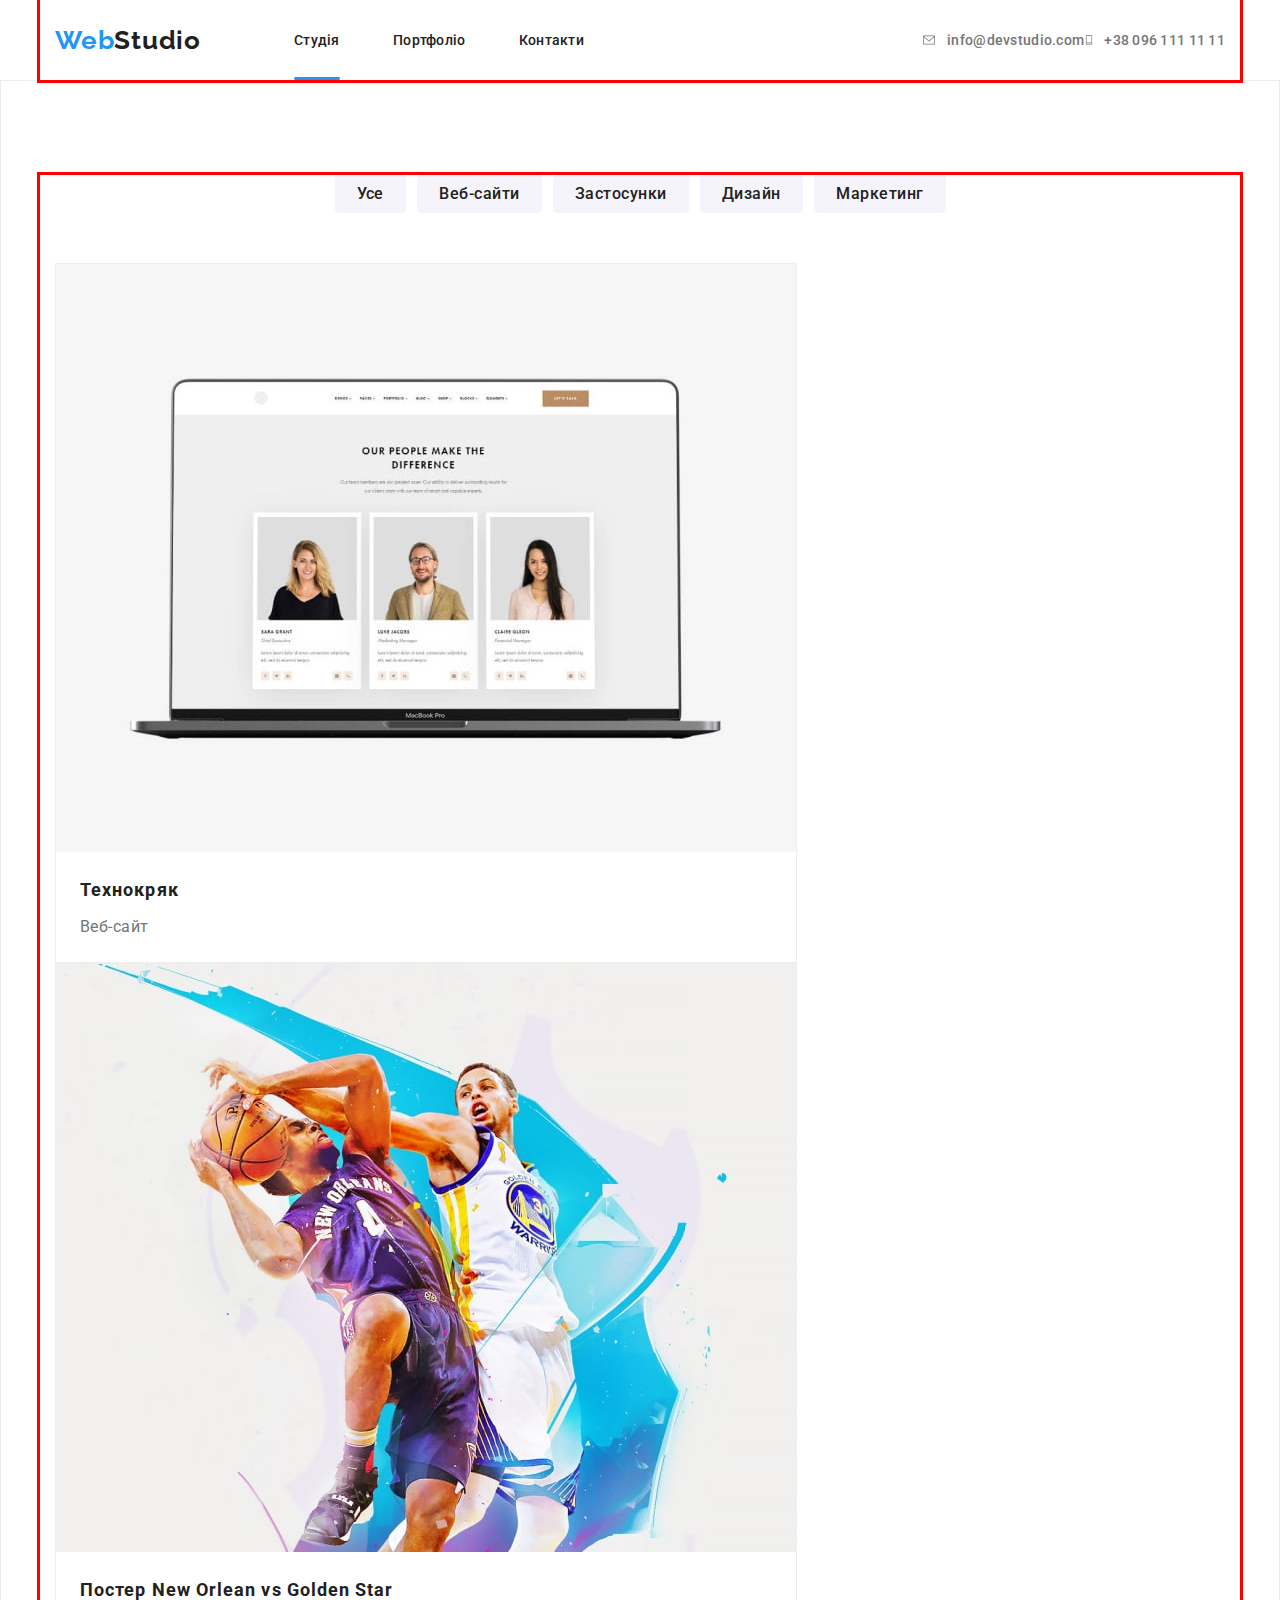
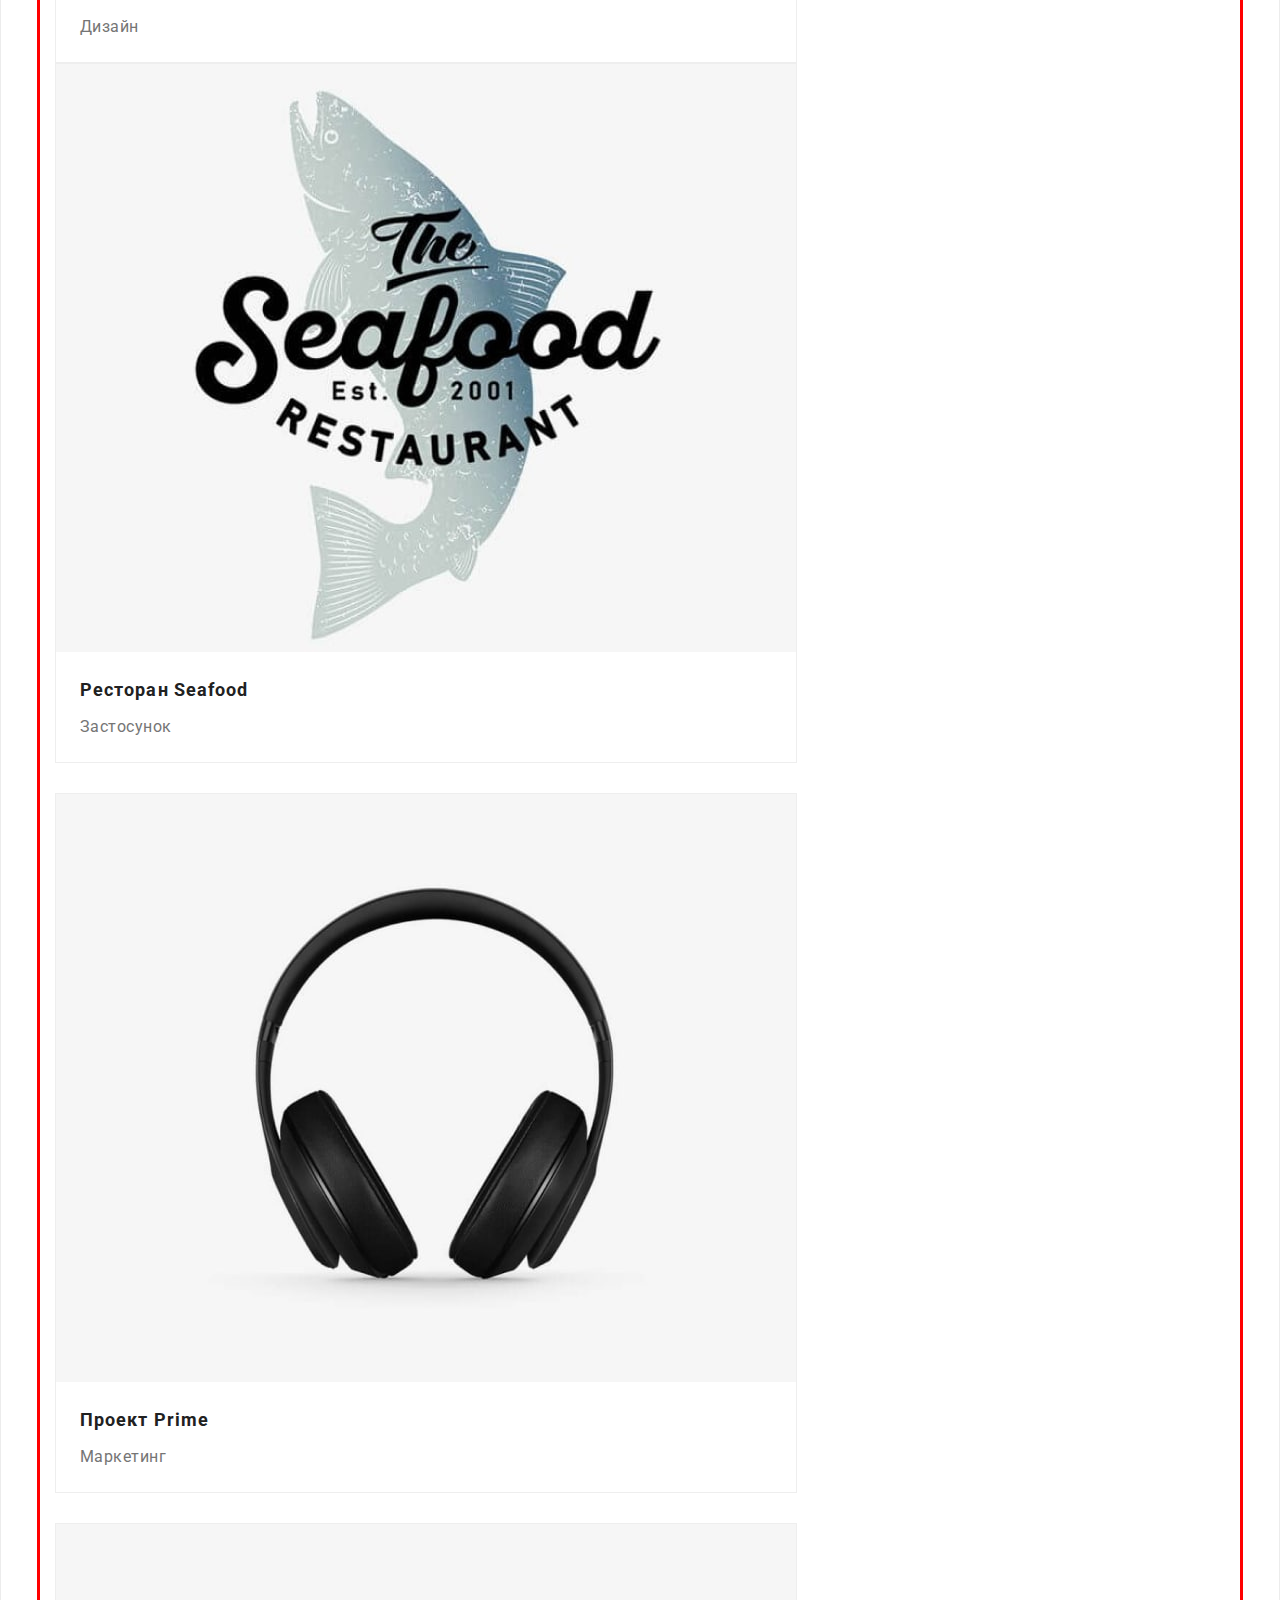
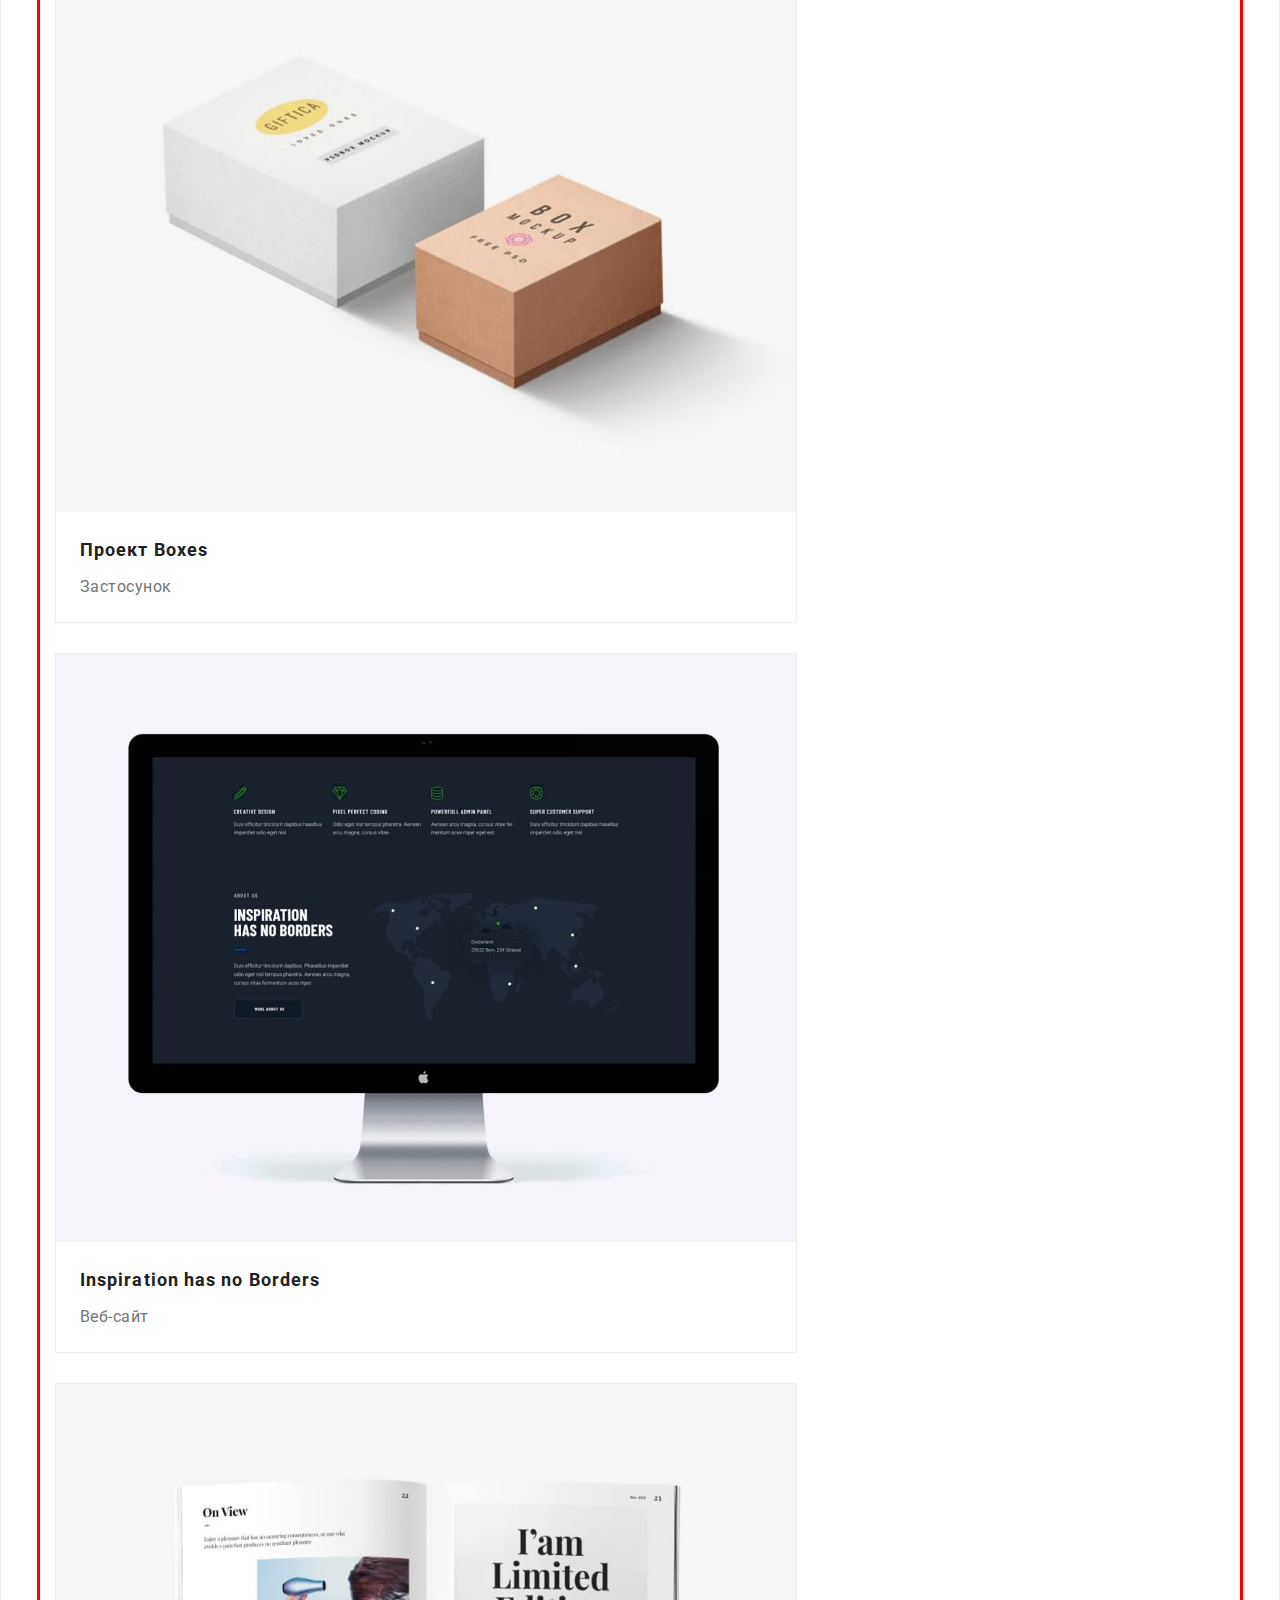
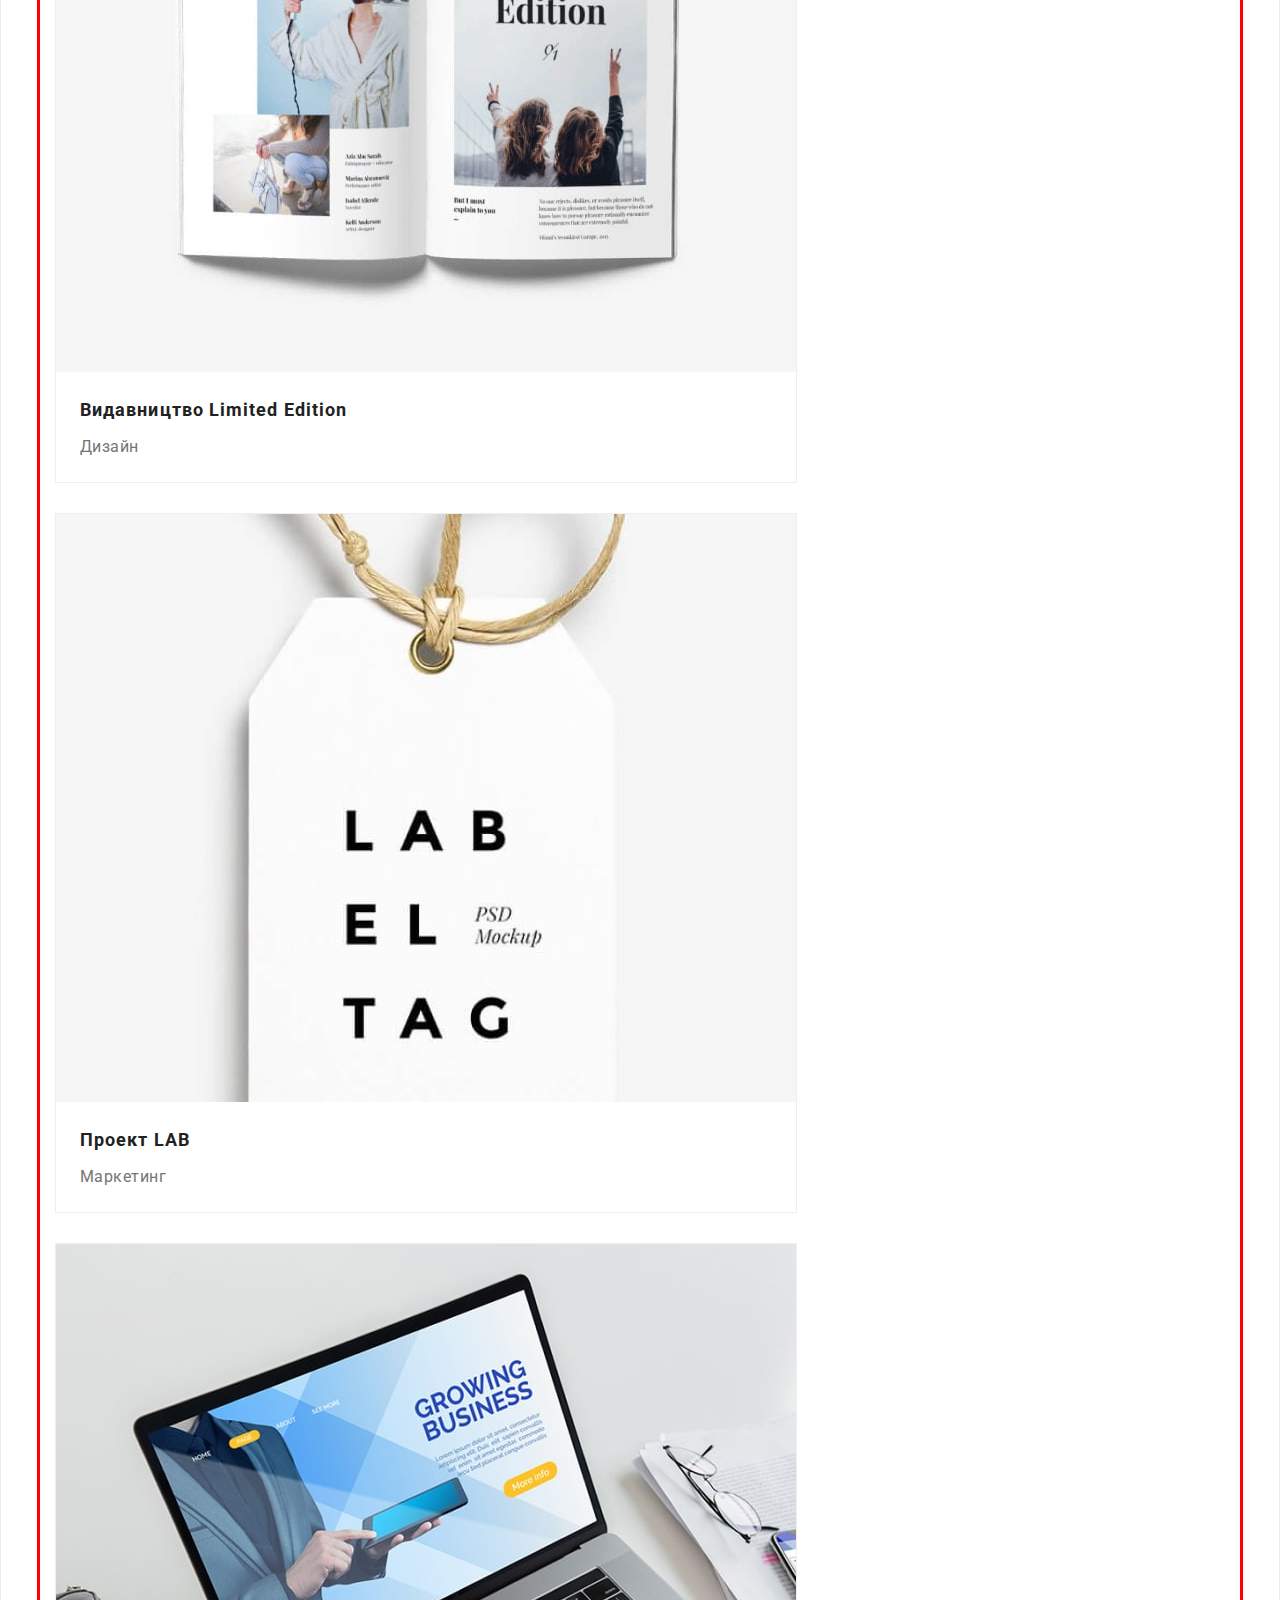
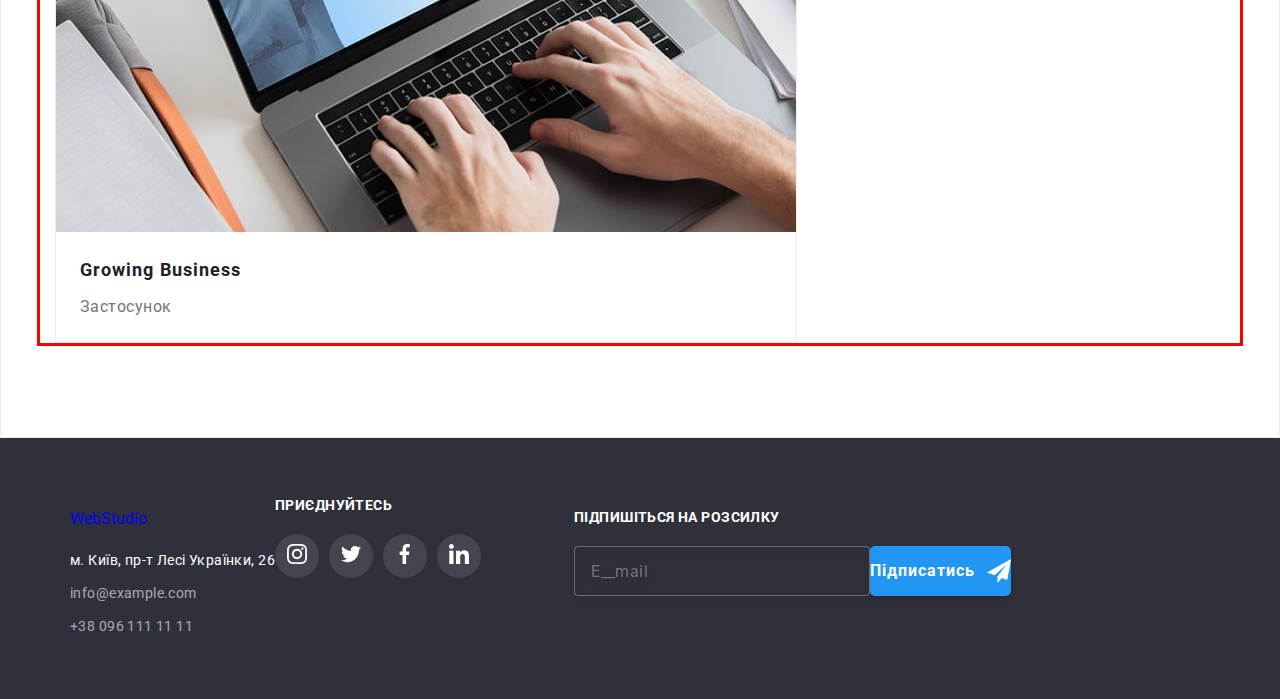
==== commit 3ab935dd: "images" ====
--- a/portfolio.html
+++ b/portfolio.html
@@ -11,7 +11,7 @@
         href="https://fonts.googleapis.com/css2?family=Raleway:wght@700&family=Roboto:wght@400;500;700;900&display=swap"
         rel="stylesheet">
     <link rel="stylesheet" href="https://cdnjs.cloudflare.com/ajax/libs/modern-normalize/1.1.0/modern-normalize.min.css">
-    <link rel="stylesheet" href="./css/portfolio.css">
+    <link rel="stylesheet" href="./sass/portfolio.css">
     <title>Portfolio</title>
 </head>
 
--- a/sass/portfolio.css
+++ b/sass/portfolio.css
@@ -0,0 +1,453 @@
+body {
+  font-family: "Roboto";
+}
+
+.container {
+  width: 100%;
+  padding: 0 15px;
+  margin: 0 auto;
+  outline: solid red;
+}
+@media screen and (min-width: 480px) {
+  .container {
+    width: 480px;
+  }
+}
+@media screen and (min-width: 768px) {
+  .container {
+    width: 768px;
+  }
+}
+@media screen and (min-width: 1200px) {
+  .container {
+    width: 1200px;
+  }
+}
+
+img {
+  width: 100%;
+  max-width: 100%;
+  height: auto;
+  display: block;
+}
+
+* {
+  margin: 0;
+  padding: 0;
+  box-sizing: border-box;
+}
+
+ul {
+  list-style-type: none;
+}
+
+a {
+  text-decoration: none;
+}
+
+textarea {
+  resize: none;
+}
+
+.header {
+  height: 80px;
+}
+
+.header__header-container {
+  display: flex;
+  align-items: center;
+  height: inherit;
+}
+
+.header__nav {
+  height: inherit;
+}
+
+.header__list {
+  display: none;
+  justify-content: space-between;
+  width: 290px;
+  margin-left: 93px;
+  height: inherit;
+}
+@media screen and (min-width: 768px) {
+  .header__list {
+    display: flex;
+  }
+}
+
+.button__menu {
+  margin-left: auto;
+  background-color: white;
+  border: 0px;
+}
+@media screen and (min-width: 768px) {
+  .button__menu {
+    display: none;
+  }
+}
+
+.menu-modal {
+  position: fixed;
+  top: 0;
+  left: 0;
+  min-height: 300px;
+  min-width: 400px;
+  padding: 15px;
+  background-color: white;
+}
+
+.is-hidden {
+  opacity: 0;
+  pointer-events: none;
+}
+
+.no-scroll {
+  overflow: hidden;
+}
+
+.contacts {
+  display: none;
+  justify-content: space-between;
+  margin-left: auto;
+}
+@media screen and (min-width: 768px) {
+  .contacts {
+    display: block;
+    margin-left: auto;
+  }
+}
+@media screen and (min-width: 1200px) {
+  .contacts {
+    display: flex;
+  }
+}
+
+.header__logo, .footer-logo {
+  font-family: "Raleway";
+  font-weight: 700;
+  font-size: 26px;
+  line-height: 1.19;
+  letter-spacing: 0.03em;
+  color: #2196F3;
+  text-decoration: none;
+}
+
+.header__link {
+  font-weight: 500;
+  font-size: 14px;
+  line-height: 1.17;
+  letter-spacing: 0.02em;
+  color: #212121;
+  text-decoration: none;
+  align-items: center;
+  display: flex;
+  transition: cubic-bezier(0.77, 0.22, 0.1, 0.96) 0.2s;
+  position: relative;
+  height: 100%;
+}
+
+.contacts__link {
+  font-weight: 500;
+  font-size: 14px;
+  line-height: 1.17;
+  letter-spacing: 0.02em;
+  color: #757575;
+  text-decoration: none;
+  align-items: center;
+  display: flex;
+  transition: cubic-bezier(0.77, 0.22, 0.1, 0.96) 0.2s;
+  position: relative;
+  height: 100%;
+}
+
+.header__link:hover {
+  color: #2196F3;
+}
+
+.contacts__link:hover {
+  color: #2196F3;
+}
+
+.header__overlay::after {
+  content: "";
+  display: block;
+  width: 100%;
+  height: 3px;
+  position: absolute;
+  top: 96%;
+  background-color: #2196F3;
+  border-radius: 5px;
+}
+
+.header__link:hover > svg {
+  fill: #2196F3;
+}
+
+.contacts__svg {
+  fill: #757575;
+  margin-right: 10px;
+}
+
+.header__logo-black {
+  color: #212121;
+}
+
+.contacts-contact {
+  color: #757575;
+}
+
+.portfolio {
+  border: 1px solid #ECECEC;
+  padding: 94px 0;
+}
+
+.portfolio__filter-list {
+  display: flex;
+  justify-content: space-between;
+  margin: 0 auto;
+  width: 611px;
+}
+
+.portfolio__filter-button {
+  font-weight: 500;
+  font-size: 16px;
+  line-height: 1.61;
+  text-align: center;
+  letter-spacing: 0.03em;
+  color: #212121;
+  background: #F5F4FA;
+  border: 0;
+  border-radius: 4px;
+  transition: 0.2s;
+  padding: 6px 22px;
+}
+.portfolio__filter-button:hover {
+  color: #fff;
+  background: #2196F3;
+  box-shadow: 0px 3px 1px rgba(0, 0, 0, 0.1), 0px 1px 2px rgba(0, 0, 0, 0.08), 0px 2px 2px rgba(0, 0, 0, 0.12);
+  transition: 0.2s;
+}
+
+.project {
+  display: flex;
+  flex-wrap: wrap;
+  justify-content: space-between;
+  margin-top: 50px;
+  align-items: center;
+}
+
+.project__item {
+  border: 1px solid #EEEEEE;
+  padding-bottom: 20px;
+  margin-top: 0;
+  position: relative;
+}
+.project__item:nth-child(n+4) {
+  margin-top: 30px;
+}
+.project__item:hover > .project__overlay {
+  opacity: 1;
+}
+.project__item:hover {
+  box-shadow: 0px 1px 1px rgba(0, 0, 0, 0.12), 0px 4px 4px rgba(0, 0, 0, 0.06), 1px 4px 6px rgba(0, 0, 0, 0.16);
+}
+
+.project__text {
+  margin-top: 20px;
+  padding: 0 24px;
+}
+
+.project__name {
+  font-weight: 700;
+  font-size: 18px;
+  line-height: 2;
+  letter-spacing: 0.06em;
+  color: #212121;
+}
+
+.project__category {
+  font-weight: 400;
+  font-size: 16px;
+  line-height: 1.88;
+  letter-spacing: 0.03em;
+  color: #757575;
+  margin-top: 4px;
+}
+
+.project__overlay {
+  position: absolute;
+  background: rgba(33, 150, 243, 0.9);
+  width: 370px;
+  height: 294px;
+  font-family: "Roboto";
+  font-weight: 400;
+  font-size: 18px;
+  line-height: 1.56;
+  letter-spacing: 0.03em;
+  color: #FFFFFF;
+  top: 0;
+  padding: 63px 24px;
+  opacity: 0;
+  transition: cubic-bezier(0.11, 0.2, 0.55, 1.27) 0.2s;
+}
+
+.footer {
+  padding: 60px 0;
+  background-color: #2F303A;
+}
+
+.footer__container {
+  display: flex;
+  flex-direction: column;
+}
+@media screen and (min-width: 768px) {
+  .footer__container {
+    flex-direction: row;
+  }
+}
+.footer__list {
+  margin-top: 20px;
+}
+
+.footer__item {
+  margin-top: 9px;
+}
+
+.footer__item:first-child {
+  margin-top: 0px;
+}
+
+.footer__adress {
+  font-weight: 400;
+  font-size: 14px;
+  line-height: 1.71;
+  font-style: normal;
+  letter-spacing: 0.03em;
+  color: #FFFFFF;
+}
+
+.footer__contact {
+  font-weight: 400;
+  line-height: 1.71;
+  letter-spacing: 0.03em;
+  color: rgba(255, 255, 255, 0.6);
+}
+
+.footer__column1 {
+  margin-left: 70px;
+  padding-top: 12px;
+}
+
+.footer__title {
+  font-family: "Roboto";
+  font-weight: 700;
+  font-size: 14px;
+  line-height: 1.14;
+  letter-spacing: 0.03em;
+  text-transform: uppercase;
+  color: #FFFFFF;
+}
+
+.footer__socials {
+  margin-top: 20px;
+  display: flex;
+  width: 206px;
+  justify-content: space-between;
+}
+
+.footer__soc {
+  width: 44px;
+  border-radius: 50%;
+  height: 44px;
+  display: flex;
+  justify-content: center;
+  align-items: center;
+  background: rgba(255, 255, 255, 0.1);
+  transition: cubic-bezier(0.77, 0.22, 0.1, 0.96) 0.2s;
+}
+
+.footer__svg {
+  fill: #FFF;
+  transition: cubic-bezier(0.77, 0.22, 0.1, 0.96) 0.2s;
+}
+
+.footer__soc:hover {
+  background: #2196F3;
+}
+
+.footer__svg {
+  fill: #FFF;
+  transition: 0.2s;
+}
+
+.footer__soc:hover {
+  border-radius: 50%;
+  background: #2196F3;
+  transition: 0.2s;
+}
+
+.footer__column2 {
+  margin-left: 93px;
+  padding-top: 12px;
+}
+
+.footer__form {
+  display: flex;
+  justify-content: space-between;
+  width: 100%;
+  margin-top: 20px;
+  flex-direction: column;
+}
+@media screen and (min-width: 768px) {
+  .footer__form {
+    flex-direction: row;
+  }
+}
+
+.footer__but {
+  display: flex;
+  align-items: center;
+  justify-content: center;
+  width: 200px;
+  height: 50px;
+  background: #2196F3;
+  box-shadow: 0px 4px 4px rgba(0, 0, 0, 0.15);
+  border-radius: 5px;
+  border: 0;
+  font-family: "Roboto";
+  font-weight: 700;
+  font-size: 16px;
+  line-height: 1.88;
+  display: flex;
+  align-items: center;
+  text-align: center;
+  letter-spacing: 0.06em;
+  color: #FFFFFF;
+}
+
+.footer__field {
+  width: 100%;
+  height: 50px;
+  border: 1px solid rgba(255, 255, 255, 0.3);
+  filter: drop-shadow(0px 4px 4px rgba(0, 0, 0, 0.15));
+  border-radius: 4px;
+  background-color: transparent;
+  font-family: "Roboto";
+  font-weight: 400;
+  font-size: 16px;
+  line-height: 1.25;
+  padding: 15px 16px;
+  letter-spacing: 0.03em;
+  color: rgba(255, 255, 255, 0.6);
+  transition: ease 0.2s;
+}
+
+.footer__field:hover {
+  border-color: #2196F3;
+}
+
+.footer__send {
+  fill: #fff;
+  margin-left: 12px;
+}/*# sourceMappingURL=portfolio.css.map */